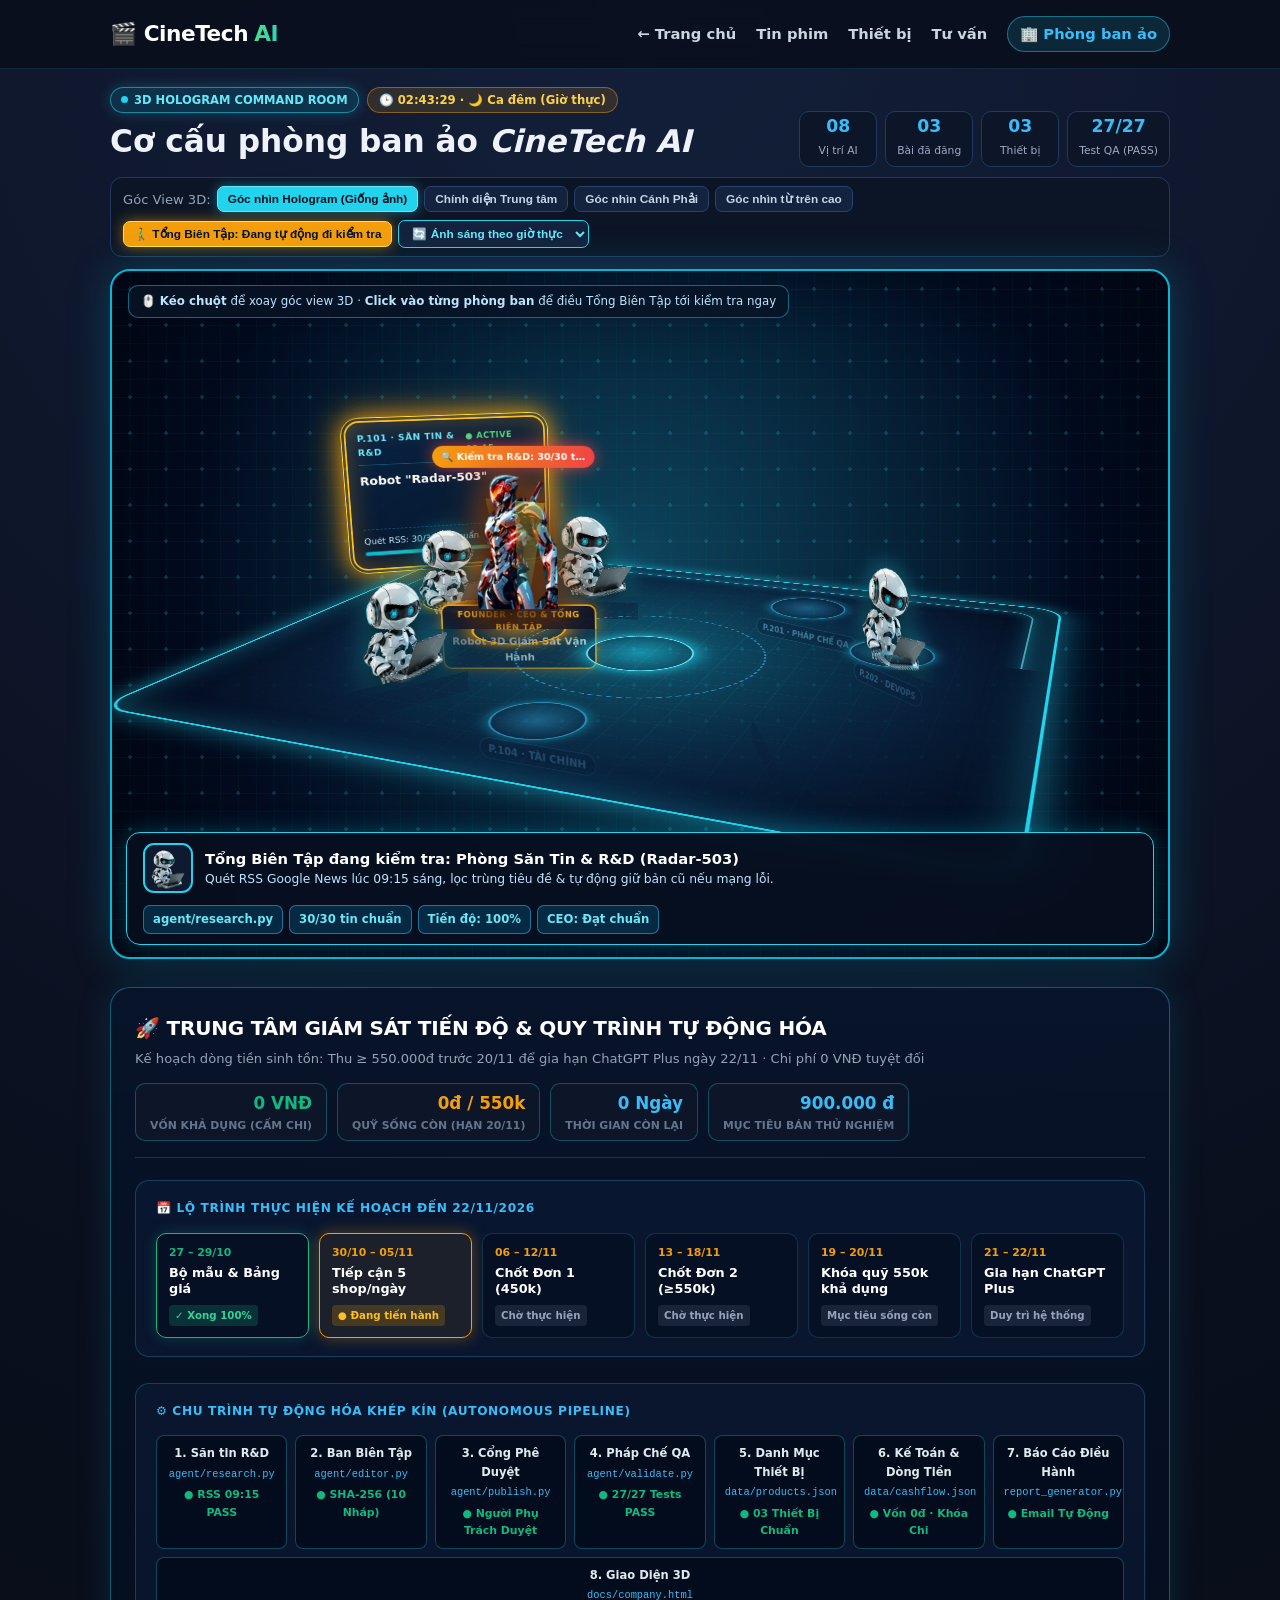
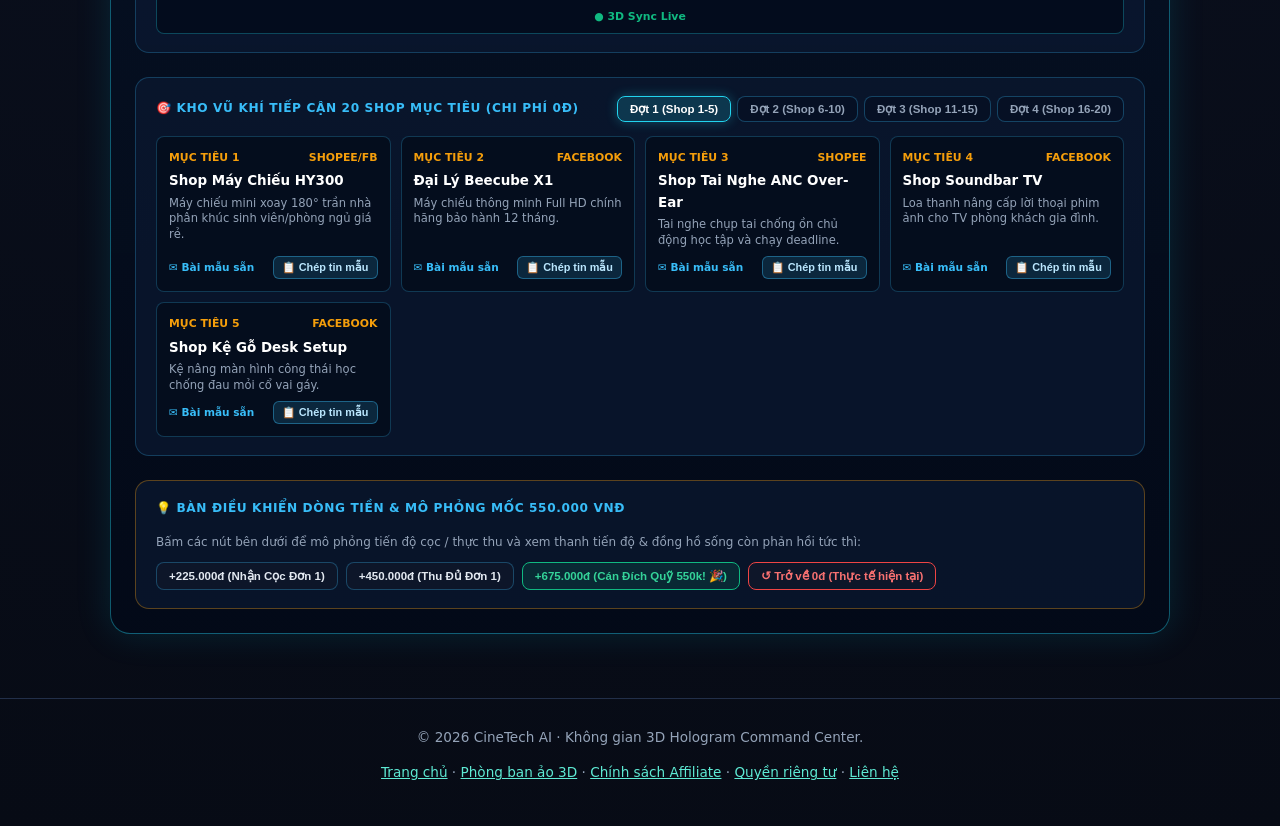
==== docs/company.html @ a9a2b7b9 "Add virtual corporate structure interface and navigation links" ====
<!doctype html>
<html lang="vi">
<head>
  <meta charset="utf-8">
  <meta name="viewport" content="width=device-width,initial-scale=1">
  <meta name="description" content="Không gian 3D Hologram Command Center của CineTech AI — Dàn Robot 3D ngồi làm việc trước các màn hình Hologram và Tổng Biên Tập đi tuần tra.">
  <title>Không gian 3D Hologram — CineTech AI Corp</title>
  <link rel="stylesheet" href="style.css">
  <style>
    /* THANH TIÊU ĐỀ & ĐỒNG HỒ THỜI GIAN THỰC */
    .office-top {
      padding: 18px 0 10px;
      display: flex;
      justify-content: space-between;
      align-items: flex-end;
      gap: 14px;
      flex-wrap: wrap;
    }
    .office-top h1 {
      font-size: clamp(1.35rem, 2.8vw, 1.95rem);
      margin: 4px 0 0;
    }
    .badge-row {
      display: flex;
      align-items: center;
      gap: 8px;
      flex-wrap: wrap;
    }
    .badge-live {
      background: rgba(6, 182, 212, 0.16);
      border: 1px solid rgba(34, 211, 238, 0.55);
      color: #67e8f9;
      padding: 3px 10px;
      border-radius: 999px;
      font-size: 0.72rem;
      font-weight: 700;
      display: inline-flex;
      align-items: center;
      gap: 6px;
      box-shadow: 0 0 14px rgba(34, 211, 238, 0.25);
    }
    .badge-clock {
      background: rgba(245, 158, 11, 0.14);
      border: 1px solid rgba(245, 158, 11, 0.45);
      color: #fcd34d;
      padding: 3px 11px;
      border-radius: 999px;
      font-size: 0.73rem;
      font-weight: 700;
      font-variant-numeric: tabular-nums;
    }
    .pulse-dot {
      width: 7px;
      height: 7px;
      border-radius: 50%;
      background: #22d3ee;
      display: inline-block;
      animation: pulseGlow 1.4s infinite ease-in-out;
    }
    @keyframes pulseGlow {
      0%, 100% { transform: scale(1); opacity: 1; box-shadow: 0 0 8px #22d3ee; }
      50% { transform: scale(1.3); opacity: 0.65; }
    }
    .hud-stats {
      display: flex;
      gap: 8px;
      flex-wrap: wrap;
    }
    .hud-pill {
      background: #0d1629;
      border: 1px solid #1e3a5f;
      border-radius: 10px;
      padding: 5px 11px;
      text-align: center;
      min-width: 78px;
    }
    .hud-pill strong {
      display: block;
      font-size: 1.08rem;
      color: #38bdf8;
      line-height: 1.1;
    }
    .hud-pill span {
      font-size: 0.67rem;
      color: #9eabc4;
    }

    /* THANH CÔNG CỤ ĐIỀU KHIỂN CAMERA 3D & TUẦN TRA CỦA TỔNG BIÊN TẬP */
    .cam-toolbar {
      display: flex;
      justify-content: space-between;
      align-items: center;
      gap: 8px;
      flex-wrap: wrap;
      background: #0c1526;
      border: 1px solid #1e3a5f;
      border-radius: 12px;
      padding: 8px 12px;
      margin-bottom: 12px;
    }
    .cam-group {
      display: flex;
      align-items: center;
      gap: 6px;
      flex-wrap: wrap;
    }
    .cam-btn {
      background: #13223d;
      color: #c5d5e8;
      border: 1px solid #264370;
      padding: 5px 10px;
      border-radius: 7px;
      font-size: 0.74rem;
      font-weight: 600;
      cursor: pointer;
      transition: all 0.18s ease;
    }
    .cam-btn.active, .cam-btn:hover {
      background: #22d3ee;
      color: #04101e;
      border-color: #67e8f9;
      box-shadow: 0 0 12px rgba(34, 211, 238, 0.45);
    }
    .cam-btn.patrol-btn.active {
      background: #f59e0b;
      color: #081322;
      border-color: #fde047;
      box-shadow: 0 0 14px rgba(245, 158, 11, 0.55);
    }
    .light-select {
      background: #13223d;
      color: #67e8f9;
      border: 1px solid #22d3ee;
      padding: 5px 9px;
      border-radius: 7px;
      font-size: 0.74rem;
      font-weight: 700;
      cursor: pointer;
    }

    /* ================================================================= */
    /* KHUNG CẢNH 3D HOLOGRAM COMMAND CENTER                             */
    /* ================================================================= */
    .holo-viewport {
      position: relative;
      width: 100%;
      height: 690px;
      border-radius: 20px;
      border: 2px solid #22d3ee;
      overflow: hidden;
      perspective: 1180px;
      user-select: none;
      cursor: grab;
      box-shadow:
        0 0 40px rgba(6, 182, 212, 0.25),
        inset 0 0 90px rgba(2, 8, 23, 0.88);
      transition: background 1.2s ease, border-color 1.2s ease;
      background:
        radial-gradient(circle at 50% 42%, rgba(14, 165, 233, 0.25) 0%, rgba(3, 18, 42, 0.94) 65%, #020617 100%);
    }
    .holo-viewport:active {
      cursor: grabbing;
    }

    /* Thay đổi sắc độ môi trường 3D theo thời gian thực */
    .holo-viewport[data-phase="morning"] {
      background: radial-gradient(circle at 50% 35%, rgba(56, 189, 248, 0.38) 0%, rgba(12, 45, 82, 0.92) 65%, #06152d 100%);
      border-color: #38bdf8;
    }
    .holo-viewport[data-phase="afternoon"] {
      background: radial-gradient(circle at 50% 38%, rgba(34, 211, 238, 0.34) 0%, rgba(8, 35, 68, 0.93) 65%, #041022 100%);
      border-color: #22d3ee;
    }
    .holo-viewport[data-phase="dusk"] {
      background: radial-gradient(circle at 50% 40%, rgba(245, 158, 11, 0.25) 0%, rgba(20, 24, 62, 0.94) 65%, #050816 100%);
      border-color: #f59e0b;
    }
    .holo-viewport[data-phase="night"] {
      background: radial-gradient(circle at 50% 42%, rgba(6, 182, 212, 0.28) 0%, rgba(2, 12, 32, 0.96) 65%, #01040d 100%);
      border-color: #06b6d4;
    }

    /* Các ô vuông dữ liệu số lơ lửng trên phông nền (Digital Matrix Pixels) */
    .matrix-backdrop {
      position: absolute;
      inset: 0;
      background-image:
        radial-gradient(rgba(34, 211, 238, 0.24) 2px, transparent 2px),
        linear-gradient(90deg, rgba(16, 185, 129, 0.06) 1px, transparent 1px),
        linear-gradient(rgba(34, 211, 238, 0.06) 1px, transparent 1px);
      background-size: 36px 36px, 18px 18px, 18px 18px;
      opacity: 0.75;
      pointer-events: none;
    }

    /* SÂN KHẤU 3D CÓ THỂ XOAY MỌI GÓC VIEW */
    .world-3d {
      position: absolute;
      left: 50%;
      top: 56%;
      width: 0;
      height: 0;
      transform-style: preserve-3d;
      transform: translateZ(-70px) rotateX(-17deg) rotateY(-22deg);
      transition: transform 0.65s cubic-bezier(0.22, 1, 0.36, 1);
    }
    .world-3d.dragging {
      transition: none;
    }

    /* SÀN HOLOGRAM PHÁT SÁNG PHẢN CHIẾU */
    .holo-floor {
      position: absolute;
      width: 860px;
      height: 700px;
      left: -430px;
      top: -350px;
      transform: rotateX(90deg);
      transform-style: preserve-3d;
      background:
        radial-gradient(circle at 50% 50%, rgba(34, 211, 238, 0.22) 0%, rgba(8, 28, 56, 0.85) 62%, rgba(2, 8, 23, 0.95) 100%),
        repeating-linear-gradient(0deg, rgba(34, 211, 238, 0.14) 0 1px, transparent 1px 40px),
        repeating-linear-gradient(90deg, rgba(34, 211, 238, 0.14) 0 1px, transparent 1px 40px);
      border: 3px solid #22d3ee;
      border-radius: 36px;
      box-shadow:
        0 0 45px rgba(34, 211, 238, 0.55),
        inset 0 0 55px rgba(34, 211, 238, 0.35);
    }
    .holo-floor::before {
      content: "";
      position: absolute;
      inset: 28px;
      border: 2px solid rgba(103, 232, 249, 0.65);
      border-radius: 26px;
      box-shadow: 0 0 25px rgba(34, 211, 238, 0.45), inset 0 0 25px rgba(34, 211, 238, 0.25);
    }
    .floor-hub-ring {
      position: absolute;
      width: 280px;
      height: 280px;
      left: 50%;
      top: 50%;
      margin-left: -140px;
      margin-top: -140px;
      border: 2px dashed rgba(56, 189, 248, 0.65);
      border-radius: 50%;
      animation: spinFloorRing 24s infinite linear;
      display: flex;
      align-items: center;
      justify-content: center;
    }
    .floor-hub-core {
      width: 120px;
      height: 120px;
      border-radius: 50%;
      background: radial-gradient(circle, rgba(34, 211, 238, 0.45), transparent 70%);
      border: 2px solid #67e8f9;
      box-shadow: 0 0 30px #22d3ee;
    }
    @keyframes spinFloorRing {
      from { transform: rotate(0deg); }
      to { transform: rotate(360deg); }
    }

    /* ================================================================= */
    /* CÁC TRẠM PHÒNG BAN 3D: CHỈ HIỆN MÀN HÌNH KHI ROBOT CEO ĐẾN GẦN    */
    /* ================================================================= */
    .holo-screen {
      position: absolute;
      width: 245px;
      height: 185px;
      left: -122px;
      top: -235px;
      transform-style: preserve-3d;
      /* Mặc định ẩn khung màn hình Hologram, chỉ để lại Robot 3D ngồi làm việc */
      background: transparent;
      border: 2px solid transparent;
      border-radius: 18px;
      padding: 11px 13px;
      cursor: pointer;
      box-shadow: none;
      transition: background 0.35s ease, box-shadow 0.35s ease, border-color 0.35s ease;
    }
    .holo-screen::before {
      content: "";
      position: absolute;
      inset: -6px;
      border: 1.5px solid rgba(103, 232, 249, 0.65);
      border-radius: 22px;
      pointer-events: none;
      box-shadow: 0 0 18px rgba(34, 211, 238, 0.45);
      opacity: 0;
      transform: scale(0.85);
      transition: opacity 0.35s ease, transform 0.35s cubic-bezier(0.22, 1, 0.36, 1);
    }

    /* Khối nội dung nhiệm vụ & tiến độ: Ẩn hoàn toàn khi CEO chưa tới */
    .scr-head,
    .scr-name,
    .scr-role,
    .scr-hud {
      opacity: 0;
      transform: translateY(16px) scale(0.88);
      pointer-events: none;
      transition: opacity 0.35s ease, transform 0.4s cubic-bezier(0.22, 1, 0.36, 1);
    }

    /* Nhãn tên phòng nhỏ gọn dưới chân Robot khi CEO chưa tới */
    .idle-dept-tag {
      position: absolute;
      left: 50%;
      bottom: -82px;
      transform: translateX(-50%) translateZ(50px);
      background: rgba(8, 22, 44, 0.85);
      border: 1px solid rgba(56, 189, 248, 0.45);
      color: #7dd3fc;
      font-size: 0.64rem;
      font-weight: 800;
      padding: 2px 9px;
      border-radius: 999px;
      white-space: nowrap;
      transition: opacity 0.25s ease;
      pointer-events: none;
    }

    /* ROBOT 3D NGỒI GÕ LAPTOP LUÔN HIỂN THỊ TẠI CÁC PHÒNG BAN */
    .worker-3d-fig {
      position: absolute;
      width: 124px;
      height: 120px;
      left: 50%;
      bottom: -58px;
      margin-left: -62px;
      transform: translateZ(46px);
      transform-style: preserve-3d;
      pointer-events: none;
    }
    .worker-3d-fig img {
      width: 100%;
      height: 100%;
      object-fit: contain;
      display: block;
      filter: drop-shadow(0 10px 14px rgba(0, 0, 0, 0.85)) drop-shadow(0 0 12px rgba(34, 211, 238, 0.55));
      animation: workerTyping3D 1.8s infinite ease-in-out;
    }
    .worker-3d-pad {
      position: absolute;
      width: 90px;
      height: 90px;
      left: 50%;
      bottom: -24px;
      margin-left: -45px;
      transform: rotateX(90deg);
      border-radius: 50%;
      border: 2px solid rgba(56, 189, 248, 0.65);
      background: radial-gradient(circle, rgba(56, 189, 248, 0.35) 0%, transparent 72%);
      box-shadow: 0 0 16px rgba(34, 211, 238, 0.5);
      transition: all 0.35s ease;
    }
    @keyframes workerTyping3D {
      0%, 100% { transform: translateY(0px) scale(1); }
      50% { transform: translateY(-5px) scale(1.03); }
    }

    /* KHI ROBOT CEO ĐI ĐẾN PHÒNG BAN: BẬT SÁNG HOLOGRAM NHIỆM VỤ & TIẾN ĐỘ */
    .holo-screen.inspecting {
      background: linear-gradient(160deg, rgba(8, 35, 68, 0.92) 0%, rgba(4, 18, 38, 0.96) 100%);
      border-color: #fbbf24;
      box-shadow:
        0 0 45px rgba(245, 158, 11, 0.78),
        inset 0 0 35px rgba(245, 158, 11, 0.32);
    }
    .holo-screen.inspecting::before {
      opacity: 1;
      transform: scale(1);
      border-color: #fde047;
      box-shadow: 0 0 26px rgba(245, 158, 11, 0.65);
    }
    .holo-screen.inspecting .scr-head,
    .holo-screen.inspecting .scr-name,
    .holo-screen.inspecting .scr-role,
    .holo-screen.inspecting .scr-hud {
      opacity: 1;
      transform: translateY(0) scale(1);
    }
    .holo-screen.inspecting .idle-dept-tag {
      opacity: 0;
    }
    .holo-screen.inspecting .worker-3d-pad {
      border-color: #fbbf24;
      background: radial-gradient(circle, rgba(245, 158, 11, 0.6) 0%, transparent 72%);
      box-shadow: 0 0 26px #f59e0b;
    }

    /* Bố cục nội dung dữ liệu trên màn hình Hologram phía sau Robot */
    .scr-head {
      display: flex;
      justify-content: space-between;
      align-items: center;
      border-bottom: 1px solid rgba(34, 211, 238, 0.35);
      padding-bottom: 5px;
      margin-bottom: 7px;
      font-size: 0.68rem;
      font-weight: 800;
      color: #67e8f9;
      letter-spacing: 0.05em;
    }
    .scr-status {
      color: #4ade80;
      font-size: 0.64rem;
    }
    .scr-title-block {
      display: flex;
      justify-content: space-between;
      align-items: baseline;
      gap: 6px;
    }
    .scr-name {
      font-size: 0.92rem;
      font-weight: 800;
      color: #ffffff;
    }
    .scr-role {
      font-size: 0.69rem;
      color: #93c5fd;
      margin: 2px 0 5px;
    }
    .scr-code {
      display: inline-block;
      background: rgba(2, 132, 199, 0.25);
      border: 1px solid rgba(56, 189, 248, 0.45);
      color: #e0f2fe;
      font-size: 0.66rem;
      padding: 1px 6px;
      border-radius: 5px;
      font-family: monospace;
    }

    .scr-hud {
      margin-top: 8px;
      padding-top: 6px;
      border-top: 1px dashed rgba(56, 189, 248, 0.3);
    }
    .scr-bar-row {
      display: flex;
      justify-content: space-between;
      font-size: 0.67rem;
      color: #bae6fd;
      margin-bottom: 4px;
    }
    .scr-bar {
      height: 6px;
      background: rgba(2, 8, 23, 0.85);
      border: 1px solid rgba(56, 189, 248, 0.45);
      border-radius: 999px;
      overflow: hidden;
    }
    .scr-fill {
      height: 100%;
      background: linear-gradient(90deg, #06b6d4, #4ade80);
      box-shadow: 0 0 10px #22d3ee;
    }
    .holo-telemetry {
      display: flex;
      gap: 4px;
      margin-top: 6px;
      align-items: flex-end;
      height: 12px;
    }
    .tele-bar {
      flex: 1;
      background: rgba(34, 211, 238, 0.55);
      border-radius: 2px;
      animation: telePulse 1.5s infinite alternate ease-in-out;
    }
    .tele-bar:nth-child(2n) { animation-duration: 1.1s; background: rgba(56, 189, 248, 0.8); }
    .tele-bar:nth-child(3n) { animation-duration: 1.9s; background: rgba(16, 185, 129, 0.75); }
    @keyframes telePulse {
      0% { height: 25%; }
      100% { height: 100%; }
    }

    /* ================================================================= */
    /* ROBOT TỔNG BIÊN TẬP DI CHUYỂN TUẦN TRA GIỮA SÀN 3D                */
    /* ================================================================= */
    .ceo-inspector-3d {
      position: absolute;
      left: 0;
      top: 0;
      width: 0;
      height: 0;
      transform-style: preserve-3d;
      transform: translate3d(0px, 0px, 40px);
      transition: transform 1.6s cubic-bezier(0.25, 1, 0.35, 1);
      pointer-events: none;
    }

    .ceo-foot-ring {
      position: absolute;
      width: 112px;
      height: 112px;
      left: -56px;
      top: -56px;
      transform: rotateX(90deg);
      border: 3px solid #f59e0b;
      border-radius: 50%;
      background: radial-gradient(circle, rgba(245, 158, 11, 0.45) 0%, transparent 72%);
      box-shadow: 0 0 30px #f59e0b;
      animation: ceoRingPulse 1.6s infinite alternate ease-in-out;
    }
    @keyframes ceoRingPulse {
      0% { transform: rotateX(90deg) scale(0.9); opacity: 0.75; }
      100% { transform: rotateX(90deg) scale(1.12); opacity: 1; }
    }

    .ceo-scan-cone {
      position: absolute;
      width: 96px;
      height: 150px;
      left: -48px;
      top: -155px;
      background: linear-gradient(180deg, rgba(251, 191, 36, 0.42) 0%, rgba(34, 211, 238, 0.18) 65%, transparent 100%);
      clip-path: polygon(10% 0%, 90% 0%, 58% 100%, 42% 100%);
      transform-origin: bottom center;
      animation: scanSweep 2s infinite alternate ease-in-out;
      pointer-events: none;
    }
    @keyframes scanSweep {
      0% { opacity: 0.55; transform: scaleX(0.92); }
      100% { opacity: 0.95; transform: scaleX(1.12); }
    }

    .ceo-stand-card {
      position: absolute;
      width: 184px;
      left: -92px;
      top: -218px;
      transform-style: preserve-3d;
      text-align: center;
      animation: ceoHoverWalk 1.4s infinite ease-in-out;
    }
    @keyframes ceoHoverWalk {
      0%, 100% { transform: translateY(0px); }
      50% { transform: translateY(-7px); }
    }
    .ceo-speech {
      background: linear-gradient(90deg, #f59e0b, #ef4444);
      color: #ffffff;
      font-size: 0.68rem;
      font-weight: 900;
      padding: 4px 10px;
      border-radius: 999px;
      white-space: nowrap;
      overflow: hidden;
      text-overflow: ellipsis;
      box-shadow: 0 0 18px rgba(239, 68, 68, 0.75);
      margin-bottom: 4px;
    }
    .ceo-avatar-wrap {
      width: 118px;
      height: 164px;
      margin: 0 auto;
      position: relative;
    }
    .ceo-avatar-wrap img {
      width: 100%;
      height: 100%;
      object-fit: contain;
      object-position: bottom center;
      display: block;
      filter: drop-shadow(0 12px 16px rgba(0, 0, 0, 0.9)) drop-shadow(0 0 18px rgba(249, 115, 22, 0.85));
      animation: ceoInspectPose 2.2s infinite ease-in-out;
    }
    @keyframes ceoInspectPose {
      0%, 100% { transform: rotate(-2deg) scale(1); }
      50% { transform: rotate(2deg) scale(1.04); }
    }
    .ceo-badge-plate {
      background: rgba(12, 20, 38, 0.94);
      border: 2px solid #f59e0b;
      border-radius: 10px;
      padding: 3px 8px;
      margin-top: -6px;
      box-shadow: 0 0 18px rgba(245, 158, 11, 0.5);
    }
    .ceo-title-tag {
      font-size: 0.62rem;
      font-weight: 900;
      color: #fbbf24;
      letter-spacing: 0.05em;
    }
    .ceo-name-tag {
      font-size: 0.76rem;
      font-weight: 800;
      color: #ffffff;
    }

    .view-overlay-badge {
      position: absolute;
      top: 14px;
      left: 16px;
      background: rgba(8, 20, 38, 0.82);
      border: 1px solid rgba(34, 211, 238, 0.45);
      color: #bae6fd;
      padding: 6px 12px;
      border-radius: 10px;
      font-size: 0.74rem;
      pointer-events: none;
      backdrop-filter: blur(6px);
      z-index: 10;
    }

    /* THANH INSPECTOR DƯỚI ĐÁY VIEWPORT */
    .inspector-bar {
      position: absolute;
      left: 14px;
      right: 14px;
      bottom: 12px;
      background: rgba(7, 16, 32, 0.92);
      backdrop-filter: blur(8px);
      border: 1px solid #22d3ee;
      border-radius: 14px;
      padding: 10px 16px;
      display: flex;
      align-items: center;
      justify-content: space-between;
      gap: 12px;
      flex-wrap: wrap;
      z-index: 10;
      box-shadow: 0 0 24px rgba(6, 182, 212, 0.3);
    }
    .insp-left {
      display: flex;
      align-items: center;
      gap: 12px;
    }
    .insp-left img {
      width: 50px;
      height: 50px;
      border-radius: 11px;
      object-fit: contain;
      background: #0d1a30;
      border: 2px solid #22d3ee;
      padding: 2px;
    }
    .insp-title {
      font-weight: 800;
      color: #ffffff;
      font-size: 0.92rem;
    }
    .insp-desc {
      font-size: 0.77rem;
      color: #bae6fd;
    }
    .insp-chips {
      display: flex;
      gap: 6px;
      flex-wrap: wrap;
    }
    .insp-chip {
      background: rgba(14, 165, 233, 0.18);
      border: 1px solid rgba(56, 189, 248, 0.5);
      color: #67e8f9;
      font-size: 0.73rem;
      font-weight: 700;
      padding: 4px 9px;
      border-radius: 7px;
    }

    @media (max-width: 760px) {
      .holo-viewport { height: 580px; }
      .timeline-track { flex-direction: column; gap: 14px; }
      .pipeline-strip { flex-direction: column; }
    }

    /* ================================================================= */
    /* DASHBOARD TRỰC QUAN: QUY TRÌNH TỰ ĐỘNG & TIẾN ĐỘ SINH TỒN ĐẾN 22/11*/
    /* ================================================================= */
    .exec-dashboard {
      margin-top: 28px;
      background: linear-gradient(180deg, rgba(8, 20, 42, 0.88) 0%, rgba(3, 10, 24, 0.95) 100%);
      border: 1.5px solid rgba(34, 211, 238, 0.4);
      border-radius: 20px;
      padding: 24px;
      box-shadow: 0 0 35px rgba(6, 182, 212, 0.15);
      position: relative;
    }
    .dash-header {
      display: flex;
      justify-content: space-between;
      align-items: center;
      flex-wrap: wrap;
      gap: 14px;
      margin-bottom: 22px;
      border-bottom: 1px solid rgba(56, 189, 248, 0.2);
      padding-bottom: 16px;
    }
    .dash-title-group h2 {
      font-size: 1.25rem;
      color: #ffffff;
      margin: 0 0 4px 0;
      display: flex;
      align-items: center;
      gap: 8px;
    }
    .dash-title-group p {
      font-size: 0.82rem;
      color: #94a3b8;
      margin: 0;
    }
    .dash-kpis {
      display: flex;
      gap: 10px;
      flex-wrap: wrap;
    }
    .dash-kpi-card {
      background: rgba(15, 23, 42, 0.8);
      border: 1px solid rgba(34, 211, 238, 0.3);
      border-radius: 10px;
      padding: 6px 14px;
      text-align: right;
    }
    .dash-kpi-val {
      font-size: 1.05rem;
      font-weight: 900;
      color: #38bdf8;
    }
    .dash-kpi-val.alert { color: #f59e0b; }
    .dash-kpi-val.safe { color: #10b981; }
    .dash-kpi-lbl {
      font-size: 0.68rem;
      color: #64748b;
      text-transform: uppercase;
      font-weight: 700;
    }

    /* KHỐI 1: LỘ TRÌNH TIẾN ĐỘ 6 MỐC SỐNG CÒN */
    .timeline-box {
      margin-bottom: 26px;
      background: rgba(13, 27, 54, 0.6);
      border: 1px solid rgba(56, 189, 248, 0.25);
      border-radius: 14px;
      padding: 18px 20px;
    }
    .section-tag {
      font-size: 0.76rem;
      font-weight: 800;
      color: #38bdf8;
      text-transform: uppercase;
      letter-spacing: 0.05em;
      margin-bottom: 14px;
      display: flex;
      align-items: center;
      gap: 6px;
    }
    .timeline-track {
      display: flex;
      justify-content: space-between;
      position: relative;
      gap: 10px;
    }
    .tl-step {
      flex: 1;
      background: rgba(6, 16, 36, 0.85);
      border: 1px solid rgba(56, 189, 248, 0.2);
      border-radius: 10px;
      padding: 10px 12px;
      position: relative;
      transition: all 0.2s ease;
    }
    .tl-step.done {
      border-color: #10b981;
      box-shadow: 0 0 14px rgba(16, 185, 129, 0.25);
    }
    .tl-step.active {
      border-color: #f59e0b;
      background: rgba(245, 158, 11, 0.08);
      box-shadow: 0 0 16px rgba(245, 158, 11, 0.35);
      animation: pulseBorder 2s infinite ease-in-out;
    }
    @keyframes pulseBorder {
      0%, 100% { border-color: #f59e0b; }
      50% { border-color: #fde047; }
    }
    .tl-date {
      font-size: 0.68rem;
      font-weight: 800;
      color: #f59e0b;
      margin-bottom: 4px;
    }
    .tl-step.done .tl-date { color: #10b981; }
    .tl-title {
      font-size: 0.8rem;
      font-weight: 800;
      color: #ffffff;
      margin-bottom: 4px;
      line-height: 1.25;
    }
    .tl-badge {
      font-size: 0.64rem;
      font-weight: 800;
      padding: 2px 6px;
      border-radius: 4px;
      display: inline-block;
    }
    .tl-badge.done { background: rgba(16, 185, 129, 0.2); color: #34d399; }
    .tl-badge.act { background: rgba(245, 158, 11, 0.2); color: #fbbf24; }
    .tl-badge.pend { background: rgba(100, 116, 139, 0.2); color: #94a3b8; }

    /* KHỐI 2: QUY TRÌNH TỰ ĐỘNG HÓA 7 BƯỚC */
    .pipeline-box {
      margin-bottom: 24px;
      background: rgba(13, 27, 54, 0.6);
      border: 1px solid rgba(56, 189, 248, 0.25);
      border-radius: 14px;
      padding: 18px 20px;
    }
    .pipeline-strip {
      display: flex;
      gap: 8px;
      flex-wrap: wrap;
    }
    .pipe-node {
      flex: 1;
      min-width: 130px;
      background: rgba(4, 12, 28, 0.9);
      border: 1px solid rgba(34, 211, 238, 0.3);
      border-radius: 8px;
      padding: 8px 10px;
      text-align: center;
    }
    .pipe-name {
      font-size: 0.72rem;
      font-weight: 800;
      color: #e2e8f0;
      margin-bottom: 3px;
    }
    .pipe-tag {
      font-size: 0.65rem;
      color: #38bdf8;
      font-family: monospace;
    }
    .pipe-stat {
      font-size: 0.68rem;
      font-weight: 800;
      color: #10b981;
      margin-top: 4px;
    }

    /* KHỐI 3: DANH SÁCH 20 SHOP MỤC TIÊU (4 ĐỢT CHIẾN DỊCH) */
    .leads-box {
      background: rgba(13, 27, 54, 0.6);
      border: 1px solid rgba(56, 189, 248, 0.25);
      border-radius: 14px;
      padding: 18px 20px;
      margin-bottom: 24px;
    }
    .leads-header-row {
      display: flex;
      justify-content: space-between;
      align-items: center;
      flex-wrap: wrap;
      gap: 10px;
      margin-bottom: 14px;
    }
    .leads-tabs {
      display: flex;
      gap: 6px;
      flex-wrap: wrap;
    }
    .leads-tab-btn {
      background: rgba(6, 16, 36, 0.85);
      border: 1px solid rgba(56, 189, 248, 0.3);
      color: #94a3b8;
      font-size: 0.72rem;
      font-weight: 800;
      padding: 5px 12px;
      border-radius: 8px;
      cursor: pointer;
      transition: all 0.2s ease;
    }
    .leads-tab-btn:hover {
      color: #38bdf8;
      border-color: #38bdf8;
    }
    .leads-tab-btn.active {
      background: rgba(34, 211, 238, 0.18);
      border-color: #22d3ee;
      color: #ffffff;
      box-shadow: 0 0 12px rgba(34, 211, 238, 0.3);
    }
    .leads-grid {
      display: grid;
      grid-template-columns: repeat(auto-fit, minmax(210px, 1fr));
      gap: 10px;
    }
    .lead-card {
      background: rgba(4, 12, 28, 0.85);
      border: 1px solid rgba(56, 189, 248, 0.25);
      border-radius: 8px;
      padding: 12px;
      transition: all 0.2s ease;
      display: flex;
      flex-direction: column;
      justify-content: space-between;
    }
    .lead-card:hover {
      border-color: #22d3ee;
      transform: translateY(-2px);
    }
    .lead-head {
      display: flex;
      justify-content: space-between;
      font-size: 0.68rem;
      color: #f59e0b;
      font-weight: 800;
      margin-bottom: 4px;
    }
    .lead-title {
      font-size: 0.84rem;
      font-weight: 800;
      color: #ffffff;
      margin-bottom: 4px;
    }
    .lead-desc {
      font-size: 0.72rem;
      color: #94a3b8;
      line-height: 1.35;
      margin-bottom: 8px;
    }
    .lead-actions {
      display: flex;
      justify-content: space-between;
      align-items: center;
      gap: 6px;
      margin-top: auto;
    }
    .lead-status {
      font-size: 0.66rem;
      font-weight: 700;
      color: #38bdf8;
    }
    .copy-pitch-btn {
      background: rgba(56, 189, 248, 0.15);
      border: 1px solid rgba(56, 189, 248, 0.4);
      color: #bae6fd;
      font-size: 0.68rem;
      font-weight: 800;
      padding: 4px 8px;
      border-radius: 6px;
      cursor: pointer;
      transition: all 0.2s ease;
    }
    .copy-pitch-btn:hover {
      background: #0284c7;
      color: #ffffff;
    }

    /* KHỐI 4: TRÌNH MÔ PHỎNG DÒNG TIỀN VÀ MỤC TIÊU */
    .sim-box {
      background: rgba(13, 27, 54, 0.6);
      border: 1px solid rgba(245, 158, 11, 0.35);
      border-radius: 14px;
      padding: 18px 20px;
    }
    .sim-bar {
      display: flex;
      flex-wrap: wrap;
      gap: 8px;
      margin-top: 10px;
    }
    .sim-btn {
      background: rgba(15, 23, 42, 0.9);
      border: 1px solid rgba(56, 189, 248, 0.3);
      color: #e2e8f0;
      font-size: 0.72rem;
      font-weight: 800;
      padding: 6px 12px;
      border-radius: 8px;
      cursor: pointer;
      transition: all 0.2s ease;
    }
    .sim-btn:hover {
      border-color: #38bdf8;
      color: #38bdf8;
      background: rgba(56, 189, 248, 0.1);
    }
    .sim-btn.primary {
      border-color: #10b981;
      color: #34d399;
      background: rgba(16, 185, 129, 0.12);
    }
    .sim-btn.reset {
      border-color: #ef4444;
      color: #f87171;
    }
  </style>
</head>
<body>
  <a class="skip" href="#main">Bỏ qua điều hướng</a>
  <header>
    <div class="wrap nav">
      <a class="brand" href="./">🎬 CineTech <span>AI</span></a>
      <nav aria-label="Điều hướng chính">
        <a href="index.html">← Trang chủ</a>
        <a href="index.html#tin">Tin phim</a>
        <a href="index.html#san-pham">Thiết bị</a>
        <a href="index.html#tu-van">Tư vấn</a>
        <a href="company.html" aria-current="page" class="nav-company-btn">🏢 Phòng ban ảo</a>
      </nav>
    </div>
  </header>

  <main id="main" class="wrap">
    <div class="office-top">
      <div>
        <div class="badge-row">
          <span class="badge-live"><span class="pulse-dot"></span> 3D HOLOGRAM COMMAND ROOM</span>
          <span class="badge-clock" id="liveClockBadge">🕒 Đang đồng bộ giờ thực...</span>
        </div>
        <h1>Cơ cấu phòng ban ảo <em>CineTech AI</em></h1>
      </div>
      <div class="hud-stats" aria-label="Chỉ số vận hành">
        <div class="hud-pill"><strong id="kpi-depts">08</strong><span>Vị trí AI</span></div>
        <div class="hud-pill"><strong id="kpi-published">13</strong><span>Bài đã đăng</span></div>
        <div class="hud-pill"><strong id="kpi-products">03</strong><span>Thiết bị</span></div>
        <div class="hud-pill"><strong id="kpi-tests">27/27</strong><span>Test QA (PASS)</span></div>
      </div>
    </div>

    <!-- THANH ĐIỀU KHIỂN GÓC VIEW 3D & CHẾ ĐỘ ĐI TUẦN TRA CỦA TỔNG BIÊN TẬP -->
    <div class="cam-toolbar">
      <div class="cam-group">
        <span class="small muted">Góc View 3D:</span>
        <button type="button" class="cam-btn active" onclick="setViewAngle(-17, -22, 0.95, this)">Góc nhìn Hologram (Giống ảnh)</button>
        <button type="button" class="cam-btn" onclick="setViewAngle(-18, 0, 0.95, this)">Chính diện Trung tâm</button>
        <button type="button" class="cam-btn" onclick="setViewAngle(-17, 24, 0.95, this)">Góc nhìn Cánh Phải</button>
        <button type="button" class="cam-btn" onclick="setViewAngle(-46, 0, 0.84, this)">Góc nhìn từ trên cao</button>
      </div>

      <div class="cam-group">
        <button type="button" id="patrolBtn" class="cam-btn patrol-btn active" onclick="togglePatrol()">
          🚶‍♂️ Tổng Biên Tập: Đang tự động đi kiểm tra
        </button>
        <select id="lightModeSelect" class="light-select" onchange="onLightModeChange(this.value)" aria-label="Chế độ ánh sáng">
          <option value="auto" selected>🔄 Ánh sáng theo giờ thực</option>
          <option value="morning">🌅 Sáng sớm</option>
          <option value="afternoon">☀️ Chiều</option>
          <option value="dusk">🌇 Hoàng hôn</option>
          <option value="night">🌙 Ca đêm</option>
        </select>
      </div>
    </div>

    <!-- KHÔNG GIAN 3D HOLOGRAM CÓ THỂ XOAY GÓC VIEW & CEO ĐI TUẦN TRA -->
    <div class="holo-viewport" id="holoViewport" data-phase="afternoon">
      <div class="matrix-backdrop"></div>

      <div class="view-overlay-badge">
        🖱️ <strong>Kéo chuột</strong> để xoay góc view 3D · <strong>Click vào từng phòng ban</strong> để điều Tổng Biên Tập tới kiểm tra ngay
      </div>

      <!-- SÂN KHẤU 3D -->
      <div class="world-3d" id="world3d">

        <!-- Sàn phát sáng Hologram -->
        <div class="holo-floor">
          <div class="floor-hub-ring">
            <div class="floor-hub-core"></div>
          </div>
        </div>

        <!-- ======================================================= -->
        <!-- 6 PHÒNG BAN HOLOGRAM 3D VỚI ROBOT 3D NGỒI GÕ LAPTOP      -->
        <!-- ======================================================= -->

        <!-- 1. PHÒNG R&D (Cánh trái trước) -->
        <div class="holo-screen inspecting" id="scr-rnd"
             style="transform: translate3d(-295px, 0px, -95px) rotateY(38deg);"
             onclick="sendCeoTo(0)">
          <div class="scr-head"><span>P.101 · SĂN TIN & R&D</span><span class="scr-status">● ACTIVE 09:15</span></div>
          <div class="scr-name">Robot "Radar-503"</div>
          <div class="scr-role">Trưởng phòng Thu thập Dữ liệu · <span class="scr-code">research.py</span></div>
          <div class="scr-hud">
            <div class="scr-bar-row"><span>Quét RSS: 30/30 tin chuẩn</span><strong>100%</strong></div>
            <div class="scr-bar"><div class="scr-fill" style="width:100%"></div></div>
            <div class="holo-telemetry"><div class="tele-bar"></div><div class="tele-bar"></div><div class="tele-bar"></div><div class="tele-bar"></div><div class="tele-bar"></div><div class="tele-bar"></div></div>
          </div>
          <!-- Robot 3D ngồi gõ laptop nổi phía trước màn hình -->
          <div class="worker-3d-fig">
            <div class="worker-3d-pad"></div>
            <img src="assets/robot-worker.png" alt="Robot 3D làm việc tại Phòng R&D">
          </div>
          <span class="idle-dept-tag">P.101 · R&D</span>
        </div>

        <!-- 2. BAN BIÊN TẬP (Trái trung tâm) -->
        <div class="holo-screen" id="scr-editor"
             style="transform: translate3d(-155px, 0px, -235px) rotateY(16deg);"
             onclick="sendCeoTo(1)">
          <div class="scr-head"><span>P.102 · BAN BIÊN TẬP</span><span class="scr-status">● DRAFTING</span></div>
          <div class="scr-name">Robot "Neuro-Editor"</div>
          <div class="scr-role">Thư ký Tòa soạn & Nháp · <span class="scr-code">editor.py</span></div>
          <div class="scr-hud">
            <div class="scr-bar-row"><span>10 nháp + 3 bài biên tập</span><strong>75%</strong></div>
            <div class="scr-bar"><div class="scr-fill" style="width:75%"></div></div>
            <div class="holo-telemetry"><div class="tele-bar"></div><div class="tele-bar"></div><div class="tele-bar"></div><div class="tele-bar"></div><div class="tele-bar"></div><div class="tele-bar"></div></div>
          </div>
          <div class="worker-3d-fig">
            <div class="worker-3d-pad"></div>
            <img src="assets/robot-worker.png" alt="Robot 3D làm việc tại Ban Biên Tập">
          </div>
          <span class="idle-dept-tag">P.102 · BIÊN TẬP</span>
        </div>

        <!-- 3. PHÒNG PHÁP CHẾ & QA (Phải trung tâm) -->
        <div class="holo-screen" id="scr-qa"
             style="transform: translate3d(155px, 0px, -235px) rotateY(-16deg);"
             onclick="sendCeoTo(2)">
          <div class="scr-head"><span>P.201 · PHÁP CHẾ & QA</span><span class="scr-status">● 20/20 PASS</span></div>
          <div class="scr-name">Robot "Cyber-Guard"</div>
          <div class="scr-role">Giám đốc Kiểm toán & Bảo mật · <span class="scr-code">validate.py</span></div>
          <div class="scr-hud">
            <div class="scr-bar-row"><span>Chống XSS & kiểm chữ ký</span><strong>100%</strong></div>
            <div class="scr-bar"><div class="scr-fill" style="width:100%"></div></div>
            <div class="holo-telemetry"><div class="tele-bar"></div><div class="tele-bar"></div><div class="tele-bar"></div><div class="tele-bar"></div><div class="tele-bar"></div><div class="tele-bar"></div></div>
          </div>
          <div class="worker-3d-fig">
            <div class="worker-3d-pad"></div>
            <img src="assets/robot-worker.png" alt="Robot 3D làm việc tại Phòng Pháp Chế QA">
          </div>
          <span class="idle-dept-tag">P.201 · PHÁP CHẾ QA</span>
        </div>

        <!-- 4. PHÒNG HẠ TẦNG DEVOPS (Cánh phải trước) -->
        <div class="holo-screen" id="scr-devops"
             style="transform: translate3d(295px, 0px, -95px) rotateY(-38deg);"
             onclick="sendCeoTo(3)">
          <div class="scr-head"><span>P.202 · HẠ TẦNG DEVOPS</span><span class="scr-status">● CI/CD GREEN</span></div>
          <div class="scr-name">Robot "Cron-Ops"</div>
          <div class="scr-role">Kỹ sư trưởng Tự động hóa · <span class="scr-code">workflows/</span></div>
          <div class="scr-hud">
            <div class="scr-bar-row"><span>Actions 09:15 & Pages xanh</span><strong>90%</strong></div>
            <div class="scr-bar"><div class="scr-fill" style="width:90%"></div></div>
            <div class="holo-telemetry"><div class="tele-bar"></div><div class="tele-bar"></div><div class="tele-bar"></div><div class="tele-bar"></div><div class="tele-bar"></div><div class="tele-bar"></div></div>
          </div>
          <div class="worker-3d-fig">
            <div class="worker-3d-pad"></div>
            <img src="assets/robot-worker.png" alt="Robot 3D làm việc tại Phòng DevOps">
          </div>
          <span class="idle-dept-tag">P.202 · DEVOPS</span>
        </div>

        <!-- 5. PHÒNG THIẾT BỊ & AFFILIATE (Góc phải nam) -->
        <div class="holo-screen" id="scr-biz"
             style="transform: translate3d(235px, 0px, 145px) rotateY(-62deg);"
             onclick="sendCeoTo(4)">
          <div class="scr-head"><span>P.103 · THIẾT BỊ & DEAL</span><span class="scr-status">● 03 VERIFIED</span></div>
          <div class="scr-name">Robot "Sonic-Gear"</div>
          <div class="scr-role">Giám đốc Thiết bị & Affiliate · <span class="scr-code">chooser.js</span></div>
          <div class="scr-hud">
            <div class="scr-bar-row"><span id="biz-progress-text">Sony · BenQ · Sonos</span><strong>60%</strong></div>
            <div class="scr-bar"><div class="scr-fill" style="width:60%"></div></div>
            <div class="holo-telemetry"><div class="tele-bar"></div><div class="tele-bar"></div><div class="tele-bar"></div><div class="tele-bar"></div><div class="tele-bar"></div><div class="tele-bar"></div></div>
          </div>
          <div class="worker-3d-fig">
            <div class="worker-3d-pad"></div>
            <img src="assets/robot-worker.png" alt="Robot 3D làm việc tại Phòng Thiết Bị">
          </div>
          <span class="idle-dept-tag">P.103 · THIẾT BỊ</span>
        </div>

        <!-- 6. PHÒNG KẾ TOÁN & TÀI CHÍNH (Chính diện trung tâm) -->
        <div class="holo-screen" id="scr-finance"
             style="transform: translate3d(0px, 0px, 205px) rotateY(0deg);"
             onclick="sendCeoTo(5)">
          <div class="scr-head"><span>P.104 · TÀI CHÍNH & KẾ TOÁN</span><span class="scr-status">● VỐN 0Đ · CẤM PHÁT SINH</span></div>
          <div class="scr-name">Robot "Ledger-Fin"</div>
          <div class="scr-role">Trưởng phòng Kế toán & Dòng tiền · <span class="scr-code">data/cashflow.json</span></div>
          <div class="scr-hud">
            <div class="scr-bar-row"><span id="fin-progress-text">Vốn: 0đ (Hết vốn) · Chi: 0đ | Cần thu 550k trước 20/11</span><strong id="fin-progress-pct">0%</strong></div>
            <div class="scr-bar"><div class="scr-fill" id="fin-progress-fill" style="width:0%; background: linear-gradient(90deg, #ef4444, #10b981);"></div></div>
            <div class="holo-telemetry"><div class="tele-bar"></div><div class="tele-bar"></div><div class="tele-bar"></div><div class="tele-bar"></div><div class="tele-bar"></div><div class="tele-bar"></div></div>
          </div>
          <div class="worker-3d-fig">
            <div class="worker-3d-pad"></div>
            <img src="assets/robot-worker.png" alt="Robot 3D làm việc tại Phòng Kế Toán Tài Chính">
          </div>
          <span class="idle-dept-tag">P.104 · TÀI CHÍNH</span>
        </div>

        <!-- 7. PHÒNG GIAO DIỆN & SEO (Góc trái nam) -->
        <div class="holo-screen" id="scr-ui"
             style="transform: translate3d(-235px, 0px, 145px) rotateY(62deg);"
             onclick="sendCeoTo(6)">
          <div class="scr-head"><span>P.203 · GIAO DIỆN & SEO</span><span class="scr-status">● AUTO-THEME UI</span></div>
          <div class="scr-name">Robot "Astro-Cinema"</div>
          <div class="scr-role">Trưởng phòng UI & SEO · <span class="scr-code">ui_designer.py · app.js</span></div>
          <div class="scr-hud">
            <div class="scr-bar-row"><span>Tự động khớp Poster & UI theo nội dung phim</span><strong>100%</strong></div>
            <div class="scr-bar"><div class="scr-fill" style="width:100%"></div></div>
            <div class="holo-telemetry"><div class="tele-bar"></div><div class="tele-bar"></div><div class="tele-bar"></div><div class="tele-bar"></div><div class="tele-bar"></div><div class="tele-bar"></div></div>
          </div>
          <div class="worker-3d-fig">
            <div class="worker-3d-pad"></div>
            <img src="assets/robot-worker.png" alt="Robot 3D làm việc tại Phòng Giao Diện">
          </div>
          <span class="idle-dept-tag">P.203 · GIAO DIỆN UI</span>
        </div>

        <!-- ======================================================= -->
        <!-- NHÂN VẬT ROBOT TỔNG BIÊN TẬP ĐI TUẦN TRA TRÊN SÀN 3D     -->
        <!-- ======================================================= -->
        <div class="ceo-inspector-3d" id="ceoWalker">
          <div class="ceo-foot-ring"></div>
          <div class="ceo-scan-cone"></div>
          <div class="ceo-stand-card" id="ceoBillboard">
            <div class="ceo-speech" id="ceoSpeech">🔍 Đang kiểm tra: Phòng R&D (100%)</div>
            <div class="ceo-avatar-wrap">
              <img src="assets/robot-ceo-3d.png" alt="Robot 3D Tổng Biên Tập">
            </div>
            <div class="ceo-badge-plate">
              <div class="ceo-title-tag">FOUNDER · CEO & TỔNG BIÊN TẬP</div>
              <div class="ceo-name-tag">Robot 3D Giám Sát Vận Hành</div>
            </div>
          </div>
        </div>

      </div>

      <!-- THANH INSPECTOR DƯỚI ĐÁY -->
      <div class="inspector-bar" id="inspectorBar">
        <div class="insp-left">
          <img id="inspImg" src="assets/robot-worker.png" alt="Robot 3D làm việc tại phòng ban">
          <div>
            <div class="insp-title" id="inspTitle">Tổng Biên Tập đang kiểm tra: Phòng Săn Tin & R&D (Radar-503)</div>
            <div class="insp-desc" id="inspDesc">Quét RSS Google News lúc 09:15 sáng, lọc trùng tiêu đề & tự động giữ bản cũ nếu mạng lỗi.</div>
          </div>
        </div>
        <div class="insp-chips" id="inspChips">
          <span class="insp-chip">agent/research.py</span>
          <span class="insp-chip">30/30 tin chuẩn</span>
          <span class="insp-chip">Tiến độ: 100%</span>
          <span class="insp-chip">CEO: Đã xác nhận OK</span>
        </div>
      </div>
    </div>

    <!-- ============================================================= -->
    <!-- BẢNG ĐIỀU HÀNH TRỰC QUAN: QUY TRÌNH TỰ ĐỘNG & TIẾN ĐỘ SINH TỒN -->
    <!-- ============================================================= -->
    <section class="exec-dashboard" aria-label="Bảng điều hành quy trình và tiến độ sinh tồn">
      <div class="dash-header">
        <div class="dash-title-group">
          <h2>🚀 TRUNG TÂM GIÁM SÁT TIẾN ĐỘ & QUY TRÌNH TỰ ĐỘNG HÓA</h2>
          <p>Kế hoạch dòng tiền sinh tồn: Thu ≥ 550.000đ trước 20/11 để gia hạn ChatGPT Plus ngày 22/11 · Chi phí 0 VNĐ tuyệt đối</p>
        </div>
        <div class="dash-kpis">
          <div class="dash-kpi-card">
            <div class="dash-kpi-val safe">0 VNĐ</div>
            <div class="dash-kpi-lbl">Vốn khả dụng (Cấm chi)</div>
          </div>
          <div class="dash-kpi-card">
            <div class="dash-kpi-val alert">0đ / 550k</div>
            <div class="dash-kpi-lbl">Quỹ sống còn (Hạn 20/11)</div>
          </div>
          <div class="dash-kpi-card">
            <div class="dash-kpi-val" id="dashCountdown">24 Ngày</div>
            <div class="dash-kpi-lbl">Thời gian còn lại</div>
          </div>
          <div class="dash-kpi-card">
            <div class="dash-kpi-val">900.000 đ</div>
            <div class="dash-kpi-lbl">Mục tiêu bán thử nghiệm</div>
          </div>
        </div>
      </div>

      <!-- 1. LỘ TRÌNH 6 MỐC TIẾN ĐỘ THỰC CHIẾN -->
      <div class="timeline-box">
        <div class="section-tag">📅 Lộ trình thực hiện kế hoạch đến 22/11/2026</div>
        <div class="timeline-track">
          <div class="tl-step done">
            <div class="tl-date">27 – 29/10</div>
            <div class="tl-title">Bộ mẫu & Bảng giá</div>
            <span class="tl-badge done">✓ Xong 100%</span>
          </div>
          <div class="tl-step active">
            <div class="tl-date">30/10 – 05/11</div>
            <div class="tl-title">Tiếp cận 5 shop/ngày</div>
            <span class="tl-badge act">● Đang tiến hành</span>
          </div>
          <div class="tl-step">
            <div class="tl-date">06 – 12/11</div>
            <div class="tl-title">Chốt Đơn 1 (450k)</div>
            <span class="tl-badge pend">Chờ thực hiện</span>
          </div>
          <div class="tl-step">
            <div class="tl-date">13 – 18/11</div>
            <div class="tl-title">Chốt Đơn 2 (≥550k)</div>
            <span class="tl-badge pend">Chờ thực hiện</span>
          </div>
          <div class="tl-step">
            <div class="tl-date">19 – 20/11</div>
            <div class="tl-title">Khóa quỹ 550k khả dụng</div>
            <span class="tl-badge pend">Mục tiêu sống còn</span>
          </div>
          <div class="tl-step">
            <div class="tl-date">21 – 22/11</div>
            <div class="tl-title">Gia hạn ChatGPT Plus</div>
            <span class="tl-badge pend">Duy trì hệ thống</span>
          </div>
        </div>
      </div>

      <!-- 2. QUY TRÌNH VẬN HÀNH TỰ ĐỘNG HÓA 7 BƯỚC -->
      <div class="pipeline-box">
        <div class="section-tag">⚙️ Chu trình tự động hóa khép kín (Autonomous Pipeline)</div>
        <div class="pipeline-strip">
          <div class="pipe-node">
            <div class="pipe-name">1. Săn tin R&D</div>
            <div class="pipe-tag">agent/research.py</div>
            <div class="pipe-stat">● RSS 09:15 PASS</div>
          </div>
          <div class="pipe-node">
            <div class="pipe-name">2. Ban Biên Tập</div>
            <div class="pipe-tag">agent/editor.py</div>
            <div class="pipe-stat">● SHA-256 (10 Nháp)</div>
          </div>
          <div class="pipe-node">
            <div class="pipe-name">3. Cổng Phê Duyệt</div>
            <div class="pipe-tag">agent/publish.py</div>
            <div class="pipe-stat">● Người Phụ Trách Duyệt</div>
          </div>
          <div class="pipe-node">
            <div class="pipe-name">4. Pháp Chế QA</div>
            <div class="pipe-tag">agent/validate.py</div>
            <div class="pipe-stat">● 27/27 Tests PASS</div>
          </div>
          <div class="pipe-node">
            <div class="pipe-name">5. Danh Mục Thiết Bị</div>
            <div class="pipe-tag">data/products.json</div>
            <div class="pipe-stat">● 03 Thiết Bị Chuẩn</div>
          </div>
          <div class="pipe-node">
            <div class="pipe-name">6. Kế Toán & Dòng Tiền</div>
            <div class="pipe-tag">data/cashflow.json</div>
            <div class="pipe-stat">● Vốn 0đ · Khóa Chi</div>
          </div>
          <div class="pipe-node">
            <div class="pipe-name">7. Báo Cáo Điều Hành</div>
            <div class="pipe-tag">report_generator.py</div>
            <div class="pipe-stat">● Email Tự Động</div>
          </div>
          <div class="pipe-node">
            <div class="pipe-name">8. Giao Diện 3D</div>
            <div class="pipe-tag">docs/company.html</div>
            <div class="pipe-stat">● 3D Sync Live</div>
          </div>
        </div>
      </div>

      <!-- 3. DANH SÁCH 20 SHOP MỤC TIÊU (4 ĐỢT CHIẾN DỊCH TIẾP CẬN) -->
      <div class="leads-box">
        <div class="leads-header-row">
          <div class="section-tag" style="margin-bottom:0;">🎯 KHO VŨ KHÍ TIẾP CẬN 20 SHOP MỤC TIÊU (CHI PHÍ 0Đ)</div>
          <div class="leads-tabs" role="tablist">
            <button type="button" class="leads-tab-btn active" onclick="switchLeadsBatch(0, this)">Đợt 1 (Shop 1-5)</button>
            <button type="button" class="leads-tab-btn" onclick="switchLeadsBatch(1, this)">Đợt 2 (Shop 6-10)</button>
            <button type="button" class="leads-tab-btn" onclick="switchLeadsBatch(2, this)">Đợt 3 (Shop 11-15)</button>
            <button type="button" class="leads-tab-btn" onclick="switchLeadsBatch(3, this)">Đợt 4 (Shop 16-20)</button>
          </div>
        </div>
        <div class="leads-grid" id="leadsGridContainer">
          <!-- Render dynamically by JS -->
        </div>
      </div>

      <!-- 4. TRÌNH MÔ PHỎNG DÒNG TIỀN & MỐC SỐNG CÒN 550.000 VNĐ -->
      <div class="sim-box">
        <div class="section-tag">💡 BÀN ĐIỀU KHIỂN DÒNG TIỀN & MÔ PHỎNG MỐC 550.000 VNĐ</div>
        <p style="font-size:0.75rem; color:#94a3b8; margin:0 0 10px 0;">Bấm các nút bên dưới để mô phỏng tiến độ cọc / thực thu và xem thanh tiến độ & đồng hồ sống còn phản hồi tức thì:</p>
        <div class="sim-bar">
          <button type="button" class="sim-btn" onclick="simulateCash(225000)">+225.000đ (Nhận Cọc Đơn 1)</button>
          <button type="button" class="sim-btn" onclick="simulateCash(450000)">+450.000đ (Thu Đủ Đơn 1)</button>
          <button type="button" class="sim-btn primary" onclick="simulateCash(675000)">+675.000đ (Cán Đích Quỹ 550k! 🎉)</button>
          <button type="button" class="sim-btn reset" onclick="resetCash()">↺ Trở về 0đ (Thực tế hiện tại)</button>
        </div>
      </div>
    </section>
  </main>

  <footer>
    <div class="wrap">
      © <span id="year"></span> CineTech AI · Không gian 3D Hologram Command Center.
      <p>
        <a href="./">Trang chủ</a> ·
        <a href="company.html">Phòng ban ảo 3D</a> ·
        <a href="affiliate.html">Chính sách Affiliate</a> ·
        <a href="quyen-rieng-tu.html">Quyền riêng tư</a> ·
        <a href="lien-he.html">Liên hệ</a>
      </p>
    </div>
  </footer>

  <script>
    document.getElementById('year').textContent = new Date().getFullYear();

    // DANH SÁCH 6 TRẠM PHÒNG BAN MÀ TỔNG BIÊN TẬP ĐI QUA KIỂM TRA
    const STATIONS = [
      {
        id: 'scr-rnd',
        x: -165,
        z: -25,
        speech: '🔍 Kiểm tra R&D: 30/30 tin chuẩn (100%)',
        title: 'Tổng Biên Tập đang kiểm tra: Phòng Săn Tin & R&D (Radar-503)',
        img: 'assets/robot-worker.png',
        desc: 'Quét RSS Google News lúc 09:15 sáng, lọc trùng tiêu đề & tự động giữ bản cũ nếu mạng lỗi.',
        tags: ['agent/research.py', '30/30 tin chuẩn', 'Tiến độ: 100%', 'CEO: Đạt chuẩn']
      },
      {
        id: 'scr-editor',
        x: -80,
        z: -115,
        speech: '🔍 Kiểm tra Biên Tập: 10 nháp + 3 bài sâu (75%)',
        title: 'Tổng Biên Tập đang kiểm tra: Ban Biên Tập Nội Dung (Neuro-Editor)',
        img: 'assets/robot-worker.png',
        desc: 'Tạo mã SHA-256 cố định cho bản nháp, giữ nguyên các bài đang biên tập trong hàng chờ 200 bài.',
        tags: ['editor.py · harness.py', '10 nháp + 3 bài sâu', 'Tiến độ: 75%', 'Chủ dự án: Đã duyệt 3 bài']
      },
      {
        id: 'scr-qa',
        x: 80,
        z: -115,
        speech: '🔍 Kiểm tra Pháp Chế QA: 20/20 Test Pass (100%)',
        title: 'Tổng Biên Tập đang kiểm tra: Phòng Pháp Chế & QA (Cyber-Guard)',
        img: 'assets/robot-worker.png',
        desc: 'Kiểm toán dữ liệu fail-closed: chặn mọi link không HTTPS, chống XSS và bắt buộc chữ ký duyệt.',
        tags: ['validate.py · tests/', '20/20 Test Pass', 'Tiến độ: 100%', 'CEO: An toàn tuyệt đối']
      },
      {
        id: 'scr-devops',
        x: 165,
        z: -25,
        speech: '🔍 Kiểm tra DevOps: Cron 09:15 & Pages Xanh (90%)',
        title: 'Tổng Biên Tập đang kiểm tra: Phòng Hạ Tầng & DevOps (Cron-Ops)',
        img: 'assets/robot-worker.png',
        desc: 'Vận hành GitHub Actions lúc 09:15 sáng, kiểm tra Pull Request tự động và giám sát lúc 09:00.',
        tags: ['.github/workflows/', 'CI/CD & Pages Xanh', 'Tiến độ: 90%', 'CEO: Đang theo dõi tuần 1']
      },
      {
        id: 'scr-biz',
        x: 125,
        z: 105,
        speech: '🔍 Kiểm tra Thiết Bị: 3 sản phẩm xác minh (60%)',
        title: 'Tổng Biên Tập đang kiểm tra: Phòng Thiết Bị & Affiliate (Sonic-Gear)',
        img: 'assets/robot-worker.png',
        desc: 'Quản lý 3 thiết bị xác minh từ hãng (Sony, BenQ, Sonos) và bộ lọc tư vấn theo ngân sách.',
        tags: ['products.json · chooser.js', 'Sony · BenQ · Sonos', 'Tiến độ: 60%', 'CEO: Chờ gắn link Affiliate']
      },
      {
        id: 'scr-finance',
        x: 0,
        z: 95,
        speech: '🔍 Kế toán: Vốn 0đ (Hết vốn) · Cấm phát sinh chi phí · Cần thu 550k trước 20/11',
        title: 'Tổng Biên Tập đang kiểm tra: Phòng Kế Toán & Quản Trị Tài Chính (Ledger-Fin)',
        img: 'assets/robot-worker.png',
        desc: 'Kỷ luật sắt: Vốn 0đ (hết vốn), nghiêm cấm phát sinh bất kỳ chi phí nào. Chỉ duy trì bằng công cụ miễn phí, dồn lực bán gói dịch vụ để thu đủ 550.000đ trước 20/11.',
        tags: ['Vốn hiện tại: 0 VNĐ (Hết vốn)', 'Chi phí phát sinh: 0 VNĐ (Khóa)', 'Cần thu: 550.000 đ', 'Hạn chót: 20/11/2026', 'Gia hạn: 22/11/2026']
      },
      {
        id: 'scr-ui',
        x: -125,
        z: 105,
        speech: '🔍 Kiểm tra Giao Diện: Tự động khớp Poster & Chủ đề theo nội dung phim (100%)',
        title: 'Tổng Biên Tập đang kiểm tra: Phòng Giao Diện & SEO (Astro-Cinema)',
        img: 'assets/robot-worker.png',
        desc: 'Tự động tìm kiếm từ khóa nội dung phim (Khoa học viễn tưởng & AI, Hành động & Bí ẩn, Liên hoan phim) để phối màu giao diện, chọn Poster chủ đề và gợi ý thiết bị giải trí phù hợp thu hút người xem.',
        tags: ['ui_designer.py · app.js', 'Tự động khớp Poster theo phim', 'Tìm kiếm & Lọc chủ đề trực tiếp', 'Tiến độ: 100%']
      }
    ];

    const world = document.getElementById('world3d');
    const viewport = document.getElementById('holoViewport');
    const ceoWalker = document.getElementById('ceoWalker');
    const ceoBillboard = document.getElementById('ceoBillboard');

    let camRotX = -17;
    let camRotY = -22;
    let camScale = 0.95;

    let currentStationIdx = 0;
    let patrolEnabled = true;
    let patrolTimer = null;

    function updateWorldCamera() {
      world.style.transform = `translateZ(-70px) scale(${camScale}) rotateX(${camRotX}deg) rotateY(${camRotY}deg)`;
      ceoBillboard.style.transform = `rotateY(${-camRotY}deg)`;
    }

    function setViewAngle(rx, ry, sc, btn) {
      camRotX = rx;
      camRotY = ry;
      camScale = sc;
      if (btn) {
        document.querySelectorAll('.cam-group:first-child .cam-btn').forEach(b => b.classList.toggle('active', b === btn));
      }
      updateWorldCamera();
    }

    function moveCeoToStation(idx) {
      currentStationIdx = idx;
      const st = STATIONS[idx];

      ceoWalker.style.transform = `translate3d(${st.x}px, 0px, ${st.z}px)`;
      document.getElementById('ceoSpeech').textContent = st.speech;

      document.querySelectorAll('.holo-screen').forEach(el => {
        el.classList.toggle('inspecting', el.id === st.id);
      });

      document.getElementById('inspImg').src = st.img;
      document.getElementById('inspTitle').textContent = st.title;
      document.getElementById('inspDesc').textContent = st.desc;

      const chipsBox = document.getElementById('inspChips');
      chipsBox.replaceChildren();
      for (const tag of st.tags) {
        const span = document.createElement('span');
        span.className = 'insp-chip';
        span.textContent = tag;
        chipsBox.append(span);
      }
    }

    function sendCeoTo(idx) {
      moveCeoToStation(idx);
      if (patrolEnabled) {
        clearInterval(patrolTimer);
        patrolTimer = setInterval(nextPatrolStep, 3600);
      }
    }

    function nextPatrolStep() {
      const nextIdx = (currentStationIdx + 1) % STATIONS.length;
      moveCeoToStation(nextIdx);
    }

    function togglePatrol() {
      patrolEnabled = !patrolEnabled;
      const btn = document.getElementById('patrolBtn');
      btn.classList.toggle('active', patrolEnabled);
      if (patrolEnabled) {
        btn.textContent = '🚶‍♂️ Tổng Biên Tập: Đang tự động đi kiểm tra';
        nextPatrolStep();
        patrolTimer = setInterval(nextPatrolStep, 3600);
      } else {
        btn.textContent = '⏸️ Tổng Biên Tập: Đang dừng tại chỗ (Click phòng để đi)';
        clearInterval(patrolTimer);
      }
    }

    // KÉO CHUỘT ĐỂ XOAY GÓC VIEW 3D TỰ DO
    let isDragging = false;
    let startX = 0;
    let startY = 0;

    viewport.addEventListener('mousedown', e => {
      if (e.target.closest('.holo-screen') || e.target.closest('.inspector-bar')) return;
      isDragging = true;
      startX = e.clientX;
      startY = e.clientY;
      world.classList.add('dragging');
    });

    window.addEventListener('mousemove', e => {
      if (!isDragging) return;
      const dx = e.clientX - startX;
      const dy = e.clientY - startY;
      startX = e.clientX;
      startY = e.clientY;
      camRotY = Math.max(-68, Math.min(68, camRotY + dx * 0.38));
      camRotX = Math.max(-55, Math.min(-4, camRotX - dy * 0.25));
      updateWorldCamera();
    });

    window.addEventListener('mouseup', () => {
      if (!isDragging) return;
      isDragging = false;
      world.classList.remove('dragging');
    });

    // ĐỒNG HỒ & ÁNH SÁNG THỜI GIAN THỰC
    let lightMode = 'auto';
    const PHASE_NAMES = {
      morning: '🌅 Sáng sớm',
      afternoon: '☀️ Ca chiều',
      dusk: '🌇 Hoàng hôn',
      night: '🌙 Ca đêm'
    };

    function detectPhase(h, m) {
      const t = h + m / 60;
      if (t >= 5.5 && t < 11) return 'morning';
      if (t >= 11 && t < 16.5) return 'afternoon';
      if (t >= 16.5 && t < 18.5) return 'dusk';
      return 'night';
    }

    function tickClock() {
      const now = new Date();
      const hh = String(now.getHours()).padStart(2, '0');
      const mm = String(now.getMinutes()).padStart(2, '0');
      const ss = String(now.getSeconds()).padStart(2, '0');
      const phase = lightMode === 'auto' ? detectPhase(now.getHours(), now.getMinutes()) : lightMode;
      viewport.setAttribute('data-phase', phase);
      document.getElementById('liveClockBadge').textContent =
        `🕒 ${hh}:${mm}:${ss} · ${PHASE_NAMES[phase]}` + (lightMode === 'auto' ? ' (Giờ thực)' : '');
    }

    function onLightModeChange(val) {
      lightMode = val;
      tickClock();
    }

    // ĐỒNG BỘ DỮ LIỆU THẬT TỪ JSON CÔNG KHAI
    async function syncLiveMetrics() {
      try {
        const pubRes = await fetch('data/published.json');
        if (pubRes.ok) {
          const pubData = await pubRes.json();
          if (Array.isArray(pubData.items)) {
            document.getElementById('kpi-published').textContent = String(pubData.items.length).padStart(2, '0');
          }
        }
      } catch {}

      try {
        const prodRes = await fetch('data/products.json');
        if (prodRes.ok) {
          const prodData = await prodRes.json();
          if (Array.isArray(prodData.products)) {
            const count = prodData.products.length;
            document.getElementById('kpi-products').textContent = String(count).padStart(2, '0');
            document.getElementById('biz-progress-text').textContent = count + ' thiết bị xác minh';
          }
        }
      } catch {}

      try {
        const finRes = await fetch('data/cashflow.json');
        if (finRes.ok) {
          const finData = await finRes.json();
          if (finData && finData.survival_milestone) {
            const m = finData.survival_milestone;
            const collected = m.current_cash_available || 0;
            const targetMin = m.minimum_cash_required || 550000;
            const pct = Math.min(100, Math.round((collected / targetMin) * 100));

            document.getElementById('fin-progress-text').textContent =
              `Vốn: 0đ (Hết vốn) · Thu: ${collected.toLocaleString('vi-VN')}đ / ${targetMin.toLocaleString('vi-VN')}đ (Hạn 20/11)`;
            document.getElementById('fin-progress-pct').textContent = `${pct}%`;
            document.getElementById('fin-progress-fill').style.width = `${pct}%`;
          }
        }
      } catch {}

      try {
        const deadlineDate = new Date('2026-11-20T23:59:59');
        const diffDays = Math.max(0, Math.ceil((deadlineDate - new Date()) / (1000 * 60 * 60 * 24)));
        const countEl = document.getElementById('dashCountdown');
        if (countEl) countEl.textContent = `${diffDays} Ngày`;
      } catch {}
    }

    // =============================================================
    // DỮ LIỆU & XỬ LÝ 20 SHOP MỤC TIÊU & MÔ PHỎNG DÒNG TIỀN
    // =============================================================
    const LEADS_DATA = [
      // ĐỢT 1: SHOP 1 - 5
      [
        {
          num: 1, channel: 'SHOPEE/FB', title: 'Shop Máy Chiếu HY300',
          desc: 'Máy chiếu mini xoay 180° trần nhà phân khúc sinh viên/phòng ngủ giá rẻ.',
          pitch: 'Chào shop! Thấy mẫu máy chiếu mini HY300 của shop rất hot. CineTech AI gửi tặng shop 1 bài viết mẫu rạp phim trần nhà: "BIẾN TRẦN NHÀ THÀNH RẠP PHIM 100 INCH CHỈ SAU 30 GIÂY NẰM GIƯỜNG!". Gói viết trọn 5 bài + 5 mô tả bên mình chỉ 450.000đ.'
        },
        {
          num: 2, channel: 'FACEBOOK', title: 'Đại Lý Beecube X1',
          desc: 'Máy chiếu thông minh Full HD chính hãng bảo hành 12 tháng.',
          pitch: 'Chào shop! Dòng Beecube của shop hình ảnh rất trong. CineTech AI gửi tặng bài viết mẫu: "RẠP CHIẾU PHIM MINI TẠI GIA — TRẢI NGHIỆM MÀN HÌNH 120 INCH FULL HD CỰC CHILL". Gói 5 bài chuẩn SEO chỉ 450.000đ.'
        },
        {
          num: 3, channel: 'SHOPEE', title: 'Shop Tai Nghe ANC Over-Ear',
          desc: 'Tai nghe chụp tai chống ồn chủ động học tập và chạy deadline.',
          pitch: 'Chào shop! Dòng tai nghe ANC của shop rất hợp dân văn phòng. CineTech AI tặng bài viết: "TẬP TRUNG TỐI ĐA TRONG MỌI KHÔNG GIAN — BẬT NHẠC LÊN VÀ TẮT HẾT TIẾNG ỒN!". Gói 5 bài viết chỉ 450.000đ.'
        },
        {
          num: 4, channel: 'FACEBOOK', title: 'Shop Soundbar TV',
          desc: 'Loa thanh nâng cấp lời thoại phim ảnh cho TV phòng khách gia đình.',
          pitch: 'Chào shop! Dòng soundbar của shop nâng cấp tiếng TV rất hay. CineTech AI tặng bài viết mẫu: "LỜI THOẠI PHIM KHÔNG RÕ RÀNG? NÂNG CẤP ÂM THANH PHÒNG KHÁCH NGAY HÔM NAY!". Gói 5 bài chỉ 450.000đ.'
        },
        {
          num: 5, channel: 'FACEBOOK', title: 'Shop Kệ Gỗ Desk Setup',
          desc: 'Kệ nâng màn hình công thái học chống đau mỏi cổ vai gáy.',
          pitch: 'Chào shop! Mẫu kệ gỗ nâng màn hình của shop decor rất đẹp. CineTech AI tặng bài viết: "GÓC LÀM VIỆC BỪA BỘN Khiến BẠN MẤT CẢM HỨNG? ĐÂY LÀ GIẢI PHÁP!". Gói 5 bài trọn gói 450.000đ.'
        }
      ],
      // ĐỢT 2: SHOP 6 - 10
      [
        {
          num: 6, channel: 'SHOPEE/FB', title: 'Shop Máy Chiếu Wanbo',
          desc: 'Máy chiếu retro phong cách rạp phim cổ điển cho phòng ngủ hiện đại.',
          pitch: 'Chào shop! Dòng Wanbo thiết kế retro của shop rất tinh tế. CineTech AI tặng shop bài viết: "MANG PHONG CÁCH RẠP PHIM CỔ ĐIỂN VÀO GÓC PHÒNG NGỦ CỦA BẠN 🎞️✨". Gói viết 5 bài chỉ 450.000đ.'
        },
        {
          num: 7, channel: 'SHOPEE/FB', title: 'Shop Đèn Treo Màn Hình',
          desc: 'Đèn treo màn hình chống chói mắt khi cày deadline ban đêm.',
          pitch: 'Chào shop! Mẫu đèn treo màn hình bảo vệ mắt rất thiết thực. Tặng shop bài viết: "CÀY DEADLINE BAN ĐÊM MÀ MẮT VẪN ÊM — TẠI SAO BẠN CẦN ĐÈN TREO MÀN HÌNH?". Gói viết 5 bài giá 450.000đ.'
        },
        {
          num: 8, channel: 'SHOPEE/FB', title: 'Shop Tai Nghe Thể Thao',
          desc: 'Tai nghe Bluetooth earhook chống nước chuẩn cho gym và chạy bộ.',
          pitch: 'Chào shop! Dòng tai nghe thể thao gài tai của shop rất chắc chắn. Tặng shop bài viết: "BỨT PHÁ MỌI GIỚI HẠN TẬP LUYỆN CÙNG ÂM NHẠC MẠNH MẼ!". Gói 5 bài viết chuyên sâu giá 450.000đ.'
        },
        {
          num: 9, channel: 'SHOPEE/FB', title: 'Shop Chuột Công Thái Học',
          desc: 'Chuột dọc chống mỏi cổ tay cho lập trình viên và kế toán.',
          pitch: 'Chào shop! Mẫu chuột công thái học dáng đứng là cứu tinh cổ tay. Tặng shop bài viết: "TẠM BIỆT NỖI LO ĐAU MỎI CỔ TAY KHI LÀM VIỆC 8 TIẾNG VỚI CHUỘT CÔNG THÁI HỌC!". Gói 5 bài 450.000đ.'
        },
        {
          num: 10, channel: 'SHOPEE/FB', title: 'Shop Thảm Da Deskpad',
          desc: 'Thảm da 2 mặt trải bàn làm việc chống nước sang trọng.',
          pitch: 'Chào shop! Mẫu thảm da lót bàn nâng tầm góc setup rất nhiều. Tặng shop bài viết mẫu: "NÂNG CẤP BÀN LÀM VIỆC CHỈ TRONG 5 GIÂY VỚI THẢM DA CAO CẤP!". Gói 5 bài trọn gói 450.000đ.'
        }
      ],
      // ĐỢT 3: SHOP 11 - 15
      [
        {
          num: 11, channel: 'SHOPEE/FB', title: 'Shop Phím Cơ Custom',
          desc: 'Bàn phím cơ gõ đầm tiếng thocky, kết nối không dây 3 chế độ.',
          pitch: 'Chào shop! Mẫu bàn phím cơ gõ đầm tay của shop rất chất. Tặng shop bài viết: "TIẾNG GÕ PHÍM THOCKY ĐẦM TAI — CẢM HỨNG LÀM VIỆC BÙNG NỔ MỖI NGÀY! ⌨️🎧". Gói 5 bài chỉ 450.000đ.'
        },
        {
          num: 12, channel: 'SHOPEE/FB', title: 'Shop Micro Livestream',
          desc: 'Micro USB Cardioid cắm nhận ngay cho streamer, giáo viên và podcast.',
          pitch: 'Chào shop! Micro thu âm USB của shop lọc âm rất tốt. Tặng shop bài viết mẫu: "NÓI CHUYỆN RÕ RÀNG, HẾT TẠP ÂM — NÂNG CẤP CHẤT LƯỢNG LIVESTREAM CHUYÊN NGHIỆP!". Gói 5 bài 450.000đ.'
        },
        {
          num: 13, channel: 'SHOPEE/FB', title: 'Shop Đèn LED Ambient RGB',
          desc: 'Đèn LED nháy theo nhạc và dán cạnh bàn tạo không gian gaming cực nghệ.',
          pitch: 'Chào shop! Dàn LED RGB nháy theo nhạc của shop decor rất đẹp. Tặng shop bài viết: "BIẾN GÓC PHÒNG ĐƠN ĐIỆU THÀNH KHÔNG GIAN CYBERPUNK CỰC NGHỆ! 🌈⚡". Gói 5 bài trọn gói 450.000đ.'
        },
        {
          num: 14, channel: 'SHOPEE/FB', title: 'Shop Arm Nâng Màn Hình',
          desc: 'Tay nâng màn hình piston trợ lực giải phóng diện tích mặt bàn.',
          pitch: 'Chào shop! Arm nâng màn hình piston của shop chỉnh rất êm. Tặng shop bài viết: "TẠI SAO 90% DÂN CÔNG NGHỆ HIỆN ĐẠI ĐỀU CHUYỂN SANG DÙNG TAY NÂNG MÀN HÌNH?". Gói 5 bài 450.000đ.'
        },
        {
          num: 15, channel: 'SHOPEE/FB', title: 'Shop Củ Sạc Nhanh GaN',
          desc: 'Củ sạc công nghệ GaN nhỏ gọn công suất lớn sạc laptop và điện thoại.',
          pitch: 'Chào shop! Củ sạc nhanh GaN nhỏ gọn của shop rất tiện. Tặng shop bài viết mẫu: "TẠM BIỆT DÀN CỦ SẠC CỒNG KỀNH — CHỈ 1 CỦ SẠC NHỎ BẰNG HỘP DIÊM CHO MỌI THIẾT BỊ! ⚡". Gói 5 bài 450.000đ.'
        }
      ],
      // ĐỢT 4: SHOP 16 - 20
      [
        {
          num: 16, channel: 'SHOPEE/FB', title: 'Shop DAC / Amply Hi-Fi',
          desc: 'Bộ giải mã âm thanh mini Hi-Res Lossless cho điện thoại và laptop.',
          pitch: 'Chào shop! Dongle DAC giải mã của shop rất được lòng anh em audiophile. Tặng shop bài viết: "MỞ KHÓA TOÀN BỘ CHI TIẾT BẢN NHẠC YÊU THÍCH VỚI GIẢI MÃ ÂM THANH HI-RES!". Gói 5 bài 450.000đ.'
        },
        {
          num: 17, channel: 'SHOPEE/FB', title: 'Shop Ghế Công Thái Học',
          desc: 'Ghế xoay đệm lưới thoáng mát chống đau mỏi lưng và cột sống.',
          pitch: 'Chào shop! Mẫu ghế ergonomic đệm lưới của shop rất êm. Tặng shop bài viết: "ĐẦU TƯ CHO CHIẾC GHẾ LÀ ĐẦU TƯ CHO CỘT SỐNG 20 NĂM TỚI! 🪑🧘‍♂️". Gói 5 bài chuyên sâu 450.000đ.'
        },
        {
          num: 18, channel: 'SHOPEE/FB', title: 'Shop Loa Bluetooth IP67',
          desc: 'Loa dã ngoại kháng nước chống va đập pin trâu cho picnic và du lịch.',
          pitch: 'Chào shop! Mẫu loa dã ngoại chống nước IP67 của shop rất bền. Tặng shop bài viết: "ÂM NHẠC KHÔNG GIỚI HẠN — CÙNG BẠN BĂNG QUA MỌI CUNG ĐƯỜNG DÃ NGOẠI! 🏕️🔊". Gói 5 bài 450.000đ.'
        },
        {
          num: 19, channel: 'SHOPEE/FB', title: 'Shop Tay Cầm Chơi Game',
          desc: 'Tay cầm không dây cần gạt từ tính Hall Effect chống trôi tuyệt đối.',
          pitch: 'Chào shop! Mẫu tay cầm cần Hall Effect chống drift của shop rất hot. Tặng shop bài viết: "CHIẾN GAME ĐỈNH CAO — CẦN GẠT TỪ TÍNH CHỐNG TRÔI TUYỆT ĐỐI! 🎮⚡". Gói 5 bài chuẩn insight 450.000đ.'
        },
        {
          num: 20, channel: 'SHOPEE/FB', title: 'Shop Sò Lạnh Gaming Phone',
          desc: 'Quạt tản nhiệt bán dẫn TEC làm lạnh siêu tốc chống tụt FPS khi chơi game.',
          pitch: 'Chào shop! Món sò lạnh tản nhiệt hạ nhiệt thần tốc của shop rất đỉnh. Tặng shop bài viết: "MÁY NÓNG TỤT FPS KHI ĐANG COMBAT? ĐÃ ĐẾN LÚC ĐÓNG BĂNG NHIỆT ĐỘ ĐIỆN THOẠI! ❄️📱". Gói 5 bài 450.000đ.'
        }
      ]
    ];

    let currentBatchIndex = 0;

    function renderLeads(batchIdx) {
      currentBatchIndex = batchIdx;
      const container = document.getElementById('leadsGridContainer');
      if (!container) return;
      const items = LEADS_DATA[batchIdx] || [];
      container.textContent = ''; // clear safely

      items.forEach((item, idx) => {
        const card = document.createElement('div');
        card.className = 'lead-card';

        const head = document.createElement('div');
        head.className = 'lead-head';
        const spNum = document.createElement('span');
        spNum.textContent = `MỤC TIÊU ${item.num}`;
        const spChan = document.createElement('span');
        spChan.textContent = item.channel;
        head.append(spNum, spChan);

        const title = document.createElement('div');
        title.className = 'lead-title';
        title.textContent = item.title;

        const desc = document.createElement('div');
        desc.className = 'lead-desc';
        desc.textContent = item.desc;

        const actions = document.createElement('div');
        actions.className = 'lead-actions';
        const st = document.createElement('div');
        st.className = 'lead-status';
        st.textContent = '✉️ Bài mẫu sẵn';

        const copyBtn = document.createElement('button');
        copyBtn.type = 'button';
        copyBtn.className = 'copy-pitch-btn';
        copyBtn.textContent = '📋 Chép tin mẫu';
        copyBtn.onclick = () => copyLeadPitch(batchIdx, idx, copyBtn);
        actions.append(st, copyBtn);

        card.append(head, title, desc, actions);
        container.appendChild(card);
      });
    }

    function switchLeadsBatch(batchIdx, btn) {
      document.querySelectorAll('.leads-tab-btn').forEach(b => b.classList.remove('active'));
      if (btn) btn.classList.add('active');
      renderLeads(batchIdx);
    }

    function copyLeadPitch(batchIdx, idx, btn) {
      const item = LEADS_DATA[batchIdx][idx];
      if (!item) return;
      if (navigator.clipboard && navigator.clipboard.writeText) {
        navigator.clipboard.writeText(item.pitch).then(() => {
          const old = btn.textContent;
          btn.textContent = '✓ Đã chép!';
          setTimeout(() => { btn.textContent = old; }, 1800);
        }).catch(() => {
          prompt('Sao chép tin nhắn chào hàng bên dưới:', item.pitch);
        });
      } else {
        prompt('Sao chép tin nhắn chào hàng bên dưới:', item.pitch);
      }
    }

    // TRÌNH MÔ PHỎNG DÒNG TIỀN
    function simulateCash(amount) {
      const targetMin = 550000;
      const pct = Math.min(100, Math.round((amount / targetMin) * 100));
      
      const kpiCard = document.querySelector('.dash-kpi-val.alert');
      if (kpiCard) {
        kpiCard.textContent = `${amount.toLocaleString('vi-VN')}đ / 550k`;
        if (amount >= targetMin) {
          kpiCard.className = 'dash-kpi-val safe';
        } else {
          kpiCard.className = 'dash-kpi-val alert';
        }
      }

      const finText = document.getElementById('fin-progress-text');
      if (finText) {
        finText.textContent = `[MÔ PHỎNG] Thu: ${amount.toLocaleString('vi-VN')}đ / ${targetMin.toLocaleString('vi-VN')}đ (${pct}%)`;
      }
      const finPct = document.getElementById('fin-progress-pct');
      if (finPct) finPct.textContent = `${pct}%`;
      const finFill = document.getElementById('fin-progress-fill');
      if (finFill) finFill.style.width = `${pct}%`;
    }

    function resetCash() {
      const kpiCard = document.querySelector('.dash-kpi-val.safe, .dash-kpi-val.alert');
      if (kpiCard) {
        kpiCard.textContent = `0đ / 550k`;
        kpiCard.className = 'dash-kpi-val alert';
      }
      syncLiveMetrics();
    }

    updateWorldCamera();
    moveCeoToStation(0);
    patrolTimer = setInterval(nextPatrolStep, 3600);
    tickClock();
    setInterval(tickClock, 1000);
    syncLiveMetrics();
    renderLeads(0);
  </script>
</body>
</html>
---- docs/style.css ----
:root {
  color-scheme: dark;
  font-family: 'Inter', system-ui, -apple-system, BlinkMacSystemFont, 'Segoe UI', Roboto, sans-serif;
  background: #0a0f1d;
  color: #edf2fc;
}

* {
  box-sizing: border-box;
}

html {
  scroll-behavior: smooth;
}

body {
  margin: 0;
  line-height: 1.6;
  background: radial-gradient(circle at 50% 0%, #131f3a 0%, #0a0f1d 55%, #070b15 100%);
  min-height: 100vh;
  transition: background 0.4s ease;
}

body[data-ui-theme="scifi"] {
  background: radial-gradient(circle at 50% 0%, #0e2a47 0%, #0a0f1d 55%, #070b15 100%);
}

body[data-ui-theme="mystery"] {
  background: radial-gradient(circle at 50% 0%, #2a1c17 0%, #0a0f1d 55%, #070b15 100%);
}

body[data-ui-theme="festival"] {
  background: radial-gradient(circle at 50% 0%, #102d2f 0%, #0a0f1d 55%, #070b15 100%);
}

a {
  color: #5eead4;
  transition: all 0.2s ease;
}

.wrap {
  width: min(1060px, 92%);
  margin: auto;
}

/* HEADER */
header {
  position: sticky;
  top: 0;
  z-index: 50;
  border-bottom: 1px solid rgba(56, 189, 248, 0.14);
  background: rgba(10, 15, 29, 0.9);
  backdrop-filter: blur(12px);
}

.nav {
  display: flex;
  justify-content: space-between;
  align-items: center;
  gap: 1rem;
  padding: 16px 0;
}

.brand {
  font-size: 1.35rem;
  font-weight: 800;
  color: #ffffff;
  text-decoration: none;
  letter-spacing: -0.02em;
  display: flex;
  align-items: center;
  gap: 6px;
}

.brand span {
  color: #4ade80;
  background: linear-gradient(90deg, #4ade80, #2dd4bf);
  -webkit-background-clip: text;
  -webkit-text-fill-color: transparent;
}

nav {
  display: flex;
  gap: 20px;
  flex-wrap: wrap;
}

nav a {
  color: #cbd5e1;
  text-decoration: none;
  font-size: 0.92rem;
  font-weight: 600;
  padding: 6px 0;
}

nav a:hover {
  color: #5eead4;
}

/* HERO SECTION GIỐNG HÌNH SỐ 3 */
.hero {
  padding: 24px 0 46px;
}

.hero-media {
  position: relative;
  border-radius: 18px;
  overflow: hidden;
  border: 1px solid rgba(94, 234, 212, 0.22);
  box-shadow: 0 20px 50px rgba(0, 0, 0, 0.65), 0 0 30px rgba(45, 212, 191, 0.1);
  background: #0d1527;
  margin-bottom: 22px;
}

.hero-img {
  width: 100%;
  max-height: 460px;
  object-fit: cover;
  display: block;
  transition: transform 0.6s ease;
}

.hero-media:hover .hero-img {
  transform: scale(1.02);
}

.hero-body h1 {
  font-size: clamp(1.85rem, 4.2vw, 2.75rem);
  font-weight: 850;
  line-height: 1.18;
  margin: 0 0 10px;
  color: #ffffff;
  letter-spacing: -0.02em;
}

.hero-body h1 em {
  font-style: normal;
  color: #ffffff;
}

.hero-subtitle {
  color: #94a3b8;
  font-size: 1.05rem;
  margin: 0 0 18px;
  max-width: 720px;
}

.cta {
  display: inline-block;
  background: #173f43;
  color: #5eead4;
  border: 1px solid rgba(94, 234, 212, 0.28);
  font-weight: 750;
  font-size: 1rem;
  text-decoration: none;
  padding: 14px 24px;
  border-radius: 12px;
  text-align: center;
  transition: all 0.25s ease;
  box-shadow: inset 0 1px 0 rgba(255, 255, 255, 0.08), 0 8px 20px rgba(0, 0, 0, 0.35);
}

.cta-block {
  display: block;
  width: 100%;
}

.cta:hover {
  background: #1f5459;
  color: #99f6e4;
  border-color: rgba(94, 234, 212, 0.55);
  transform: translateY(-1px);
  box-shadow: 0 10px 25px rgba(20, 184, 166, 0.22);
}

/* SECTIONS */
section {
  margin-bottom: 64px;
}

.section-head {
  display: flex;
  justify-content: space-between;
  align-items: center;
  gap: 12px;
  flex-wrap: wrap;
  margin-bottom: 16px;
}

h2 {
  font-size: clamp(1.45rem, 3vw, 1.85rem);
  font-weight: 800;
  margin: 0;
  color: #ffffff;
  letter-spacing: -0.01em;
}

.pill, .tag {
  border: 1px solid rgba(94, 234, 212, 0.32);
  background: rgba(20, 184, 166, 0.1);
  color: #5eead4;
  padding: 5px 13px;
  border-radius: 999px;
  font-size: 0.78rem;
  font-weight: 600;
}

.muted {
  color: #94a3b8;
}

.section-note {
  margin: 14px 0;
  font-size: 0.92rem;
}

.small {
  font-size: 0.82rem;
}

/* 2 POSTER CHỦ ĐẠO GIỐNG HÌNH SỐ 3 */
.featured-posters {
  display: grid;
  grid-template-columns: repeat(2, 1fr);
  gap: 20px;
  margin: 14px 0 24px;
}

.poster-showcase-card {
  text-decoration: none;
  color: #ffffff;
  display: flex;
  flex-direction: column;
  gap: 10px;
  cursor: pointer;
}

.poster-frame {
  border-radius: 16px;
  overflow: hidden;
  border: 1px solid rgba(148, 163, 184, 0.2);
  background: #111a2e;
  aspect-ratio: 4 / 5;
  box-shadow: 0 14px 34px rgba(0, 0, 0, 0.55);
  position: relative;
}

.poster-frame img {
  width: 100%;
  height: 100%;
  object-fit: cover;
  display: block;
  transition: transform 0.45s ease;
}

.poster-showcase-card:hover .poster-frame img {
  transform: scale(1.04);
}

.poster-showcase-card:hover .poster-frame {
  border-color: rgba(94, 234, 212, 0.5);
  box-shadow: 0 18px 40px rgba(0, 0, 0, 0.7), 0 0 20px rgba(45, 212, 191, 0.18);
}

.poster-caption {
  font-size: 1.05rem;
  font-weight: 750;
  color: #f8fafc;
  padding-left: 2px;
}

/* THANH TÌM KIẾM & LỌC CHỦ ĐỀ THÔNG MINH CỦA PHÒNG UI */
.ui-smart-toolbar {
  display: flex;
  flex-wrap: wrap;
  gap: 12px;
  align-items: center;
  justify-content: space-between;
  background: rgba(19, 28, 49, 0.78);
  border: 1px solid rgba(94, 234, 212, 0.2);
  border-radius: 14px;
  padding: 12px 14px;
  margin-bottom: 16px;
}

.search-box {
  flex: 1;
  min-width: 240px;
}

.search-box input {
  width: 100%;
  background: #0b1222;
  border: 1px solid #2b3c5e;
  border-radius: 10px;
  padding: 10px 14px;
  color: #f8fafc;
  font-size: 0.9rem;
}

.search-box input:focus {
  border-color: #5eead4;
  outline: none;
}

.genre-pills {
  display: flex;
  gap: 8px;
  flex-wrap: wrap;
}

.genre-btn {
  background: #0d1629;
  border: 1px solid #293958;
  color: #cbd5e1;
  font-size: 0.8rem;
  font-weight: 700;
  padding: 8px 13px;
  border-radius: 999px;
  cursor: pointer;
  transition: all 0.2s ease;
}

.genre-btn:hover {
  border-color: #5eead4;
  color: #5eead4;
}

.genre-btn.active {
  background: #173f43;
  border-color: #5eead4;
  color: #5eead4;
  box-shadow: 0 0 14px rgba(45, 212, 191, 0.22);
}

/* CARDS GRID */
.cards {
  display: grid;
  grid-template-columns: repeat(auto-fill, minmax(300px, 1fr));
  gap: 20px;
  margin-top: 18px;
}

.card {
  background: #131c31;
  border: 1px solid #24324f;
  border-radius: 16px;
  padding: 20px;
  min-width: 0;
  overflow-wrap: anywhere;
  display: flex;
  flex-direction: column;
  transition: transform 0.25s ease, border-color 0.25s ease, box-shadow 0.25s ease;
  box-shadow: 0 10px 26px rgba(0, 0, 0, 0.35);
}

.card:hover {
  transform: translateY(-4px);
  border-color: rgba(94, 234, 212, 0.45);
  box-shadow: 0 16px 36px rgba(0, 0, 0, 0.5), 0 0 18px rgba(45, 212, 191, 0.12);
}

/* CHỦ ĐỀ MÀU TỰ ĐỘNG THEO NỘI DUNG PHIM */
.news-card.theme-scifi:hover {
  border-color: rgba(56, 189, 248, 0.65);
  box-shadow: 0 16px 36px rgba(0, 0, 0, 0.55), 0 0 22px rgba(56, 189, 248, 0.2);
}

.news-card.theme-mystery:hover {
  border-color: rgba(245, 158, 11, 0.6);
  box-shadow: 0 16px 36px rgba(0, 0, 0, 0.55), 0 0 22px rgba(245, 158, 11, 0.18);
}

.news-card.theme-festival:hover {
  border-color: rgba(45, 212, 191, 0.65);
  box-shadow: 0 16px 36px rgba(0, 0, 0, 0.55), 0 0 22px rgba(45, 212, 191, 0.2);
}

/* THUMBNAIL POSTER CHO TỪNG BÀI TIN (ĐẶT LÊN ĐẦU BẰNG ORDER -1) */
.news-card {
  padding: 0;
  overflow: hidden;
}

.news-card > :not(.card-visual) {
  margin-left: 20px;
  margin-right: 20px;
}

.card-visual {
  order: -1;
  position: relative;
  width: 100%;
  height: 195px;
  overflow: hidden;
  background: #0d1526;
  margin-bottom: 14px;
  border-bottom: 1px solid rgba(255, 255, 255, 0.06);
}

.card-thumb {
  width: 100%;
  height: 100%;
  object-fit: cover;
  object-position: center 22%;
  display: block;
  transition: transform 0.45s ease;
}

.news-card:hover .card-thumb {
  transform: scale(1.06);
}

.card-genre-badge {
  position: absolute;
  left: 12px;
  bottom: 10px;
  background: rgba(10, 15, 29, 0.88);
  border: 1px solid rgba(94, 234, 212, 0.45);
  color: #5eead4;
  font-size: 0.72rem;
  font-weight: 700;
  padding: 3px 10px;
  border-radius: 999px;
  backdrop-filter: blur(6px);
}

.theme-mystery .card-genre-badge {
  border-color: rgba(251, 191, 36, 0.55);
  color: #fbbf24;
}

.theme-scifi .card-genre-badge {
  border-color: rgba(56, 189, 248, 0.55);
  color: #38bdf8;
}

.card-device-hint {
  position: absolute;
  right: 10px;
  top: 10px;
  background: rgba(15, 23, 42, 0.84);
  border: 1px solid rgba(148, 163, 184, 0.28);
  color: #e2e8f0;
  font-size: 0.68rem;
  font-weight: 600;
  padding: 3px 9px;
  border-radius: 8px;
  backdrop-filter: blur(6px);
}

.card .meta {
  font-size: 0.76rem;
  font-weight: 700;
  text-transform: uppercase;
  letter-spacing: 0.04em;
  color: #38bdf8;
  margin: 0 0 6px;
}

.card h3 {
  font-size: 1.12rem;
  line-height: 1.38;
  margin: 4px 0 10px;
  color: #ffffff;
}

.card p {
  color: #94a3b8;
  font-size: 0.92rem;
  margin: 0 0 14px;
}

.card a {
  margin-top: auto;
  display: inline-flex;
  align-items: center;
  gap: 6px;
  color: #5eead4;
  font-weight: 700;
  font-size: 0.9rem;
  text-decoration: none;
  padding-top: 8px;
}

.news-card a {
  margin-bottom: 18px;
}

.card a:hover {
  color: #99f6e4;
  text-decoration: underline;
}

/* GÓC CÔNG NGHỆ GIẢI TRÍ — ICON LINE-ART XANH CYAN GIỐNG HÌNH SỐ 3 */
.product-grid {
  grid-template-columns: repeat(auto-fit, minmax(260px, 1fr));
}

.product-card {
  background: #162238;
  border: 1px solid #283756;
  padding: 22px;
}

.device-icon-box {
  order: -1;
  width: 100%;
  height: 68px;
  border-radius: 12px;
  background-color: rgba(15, 25, 45, 0.55);
  border: 1px solid rgba(94, 234, 212, 0.18);
  background-repeat: no-repeat;
  background-position: center;
  background-size: 36px 36px;
  margin-bottom: 16px;
}

.icon-headphones {
  background-image: url("data:image/svg+xml,%3Csvg xmlns='http://www.w3.org/2000/svg' viewBox='0 0 24 24' fill='none' stroke='%234fd1c5' stroke-width='1.8' stroke-linecap='round' stroke-linejoin='round'%3E%3Cpath d='M3 18v-6a9 9 0 0 1 18 0v6'/%3E%3Cpath d='M21 19a2 2 0 0 1-2 2h-1a2 2 0 0 1-2-2v-3a2 2 0 0 1 2-2h3zM3 19a2 2 0 0 0 2 2h1a2 2 0 0 0 2-2v-3a2 2 0 0 0-2-2H3z'/%3E%3C/svg%3E");
}

.icon-projector {
  background-image: url("data:image/svg+xml,%3Csvg xmlns='http://www.w3.org/2000/svg' viewBox='0 0 24 24' fill='none' stroke='%234fd1c5' stroke-width='1.8' stroke-linecap='round' stroke-linejoin='round'%3E%3Crect x='2' y='11' width='20' height='8' rx='2'/%3E%3Ccircle cx='15' cy='15' r='2.5'/%3E%3Ccircle cx='7.5' cy='7' r='2.5'/%3E%3Ccircle cx='13.5' cy='7' r='2.5'/%3E%3Cpath d='M6 19v2M18 19v2'/%3E%3C/svg%3E");
}

.icon-speaker {
  background-image: url("data:image/svg+xml,%3Csvg xmlns='http://www.w3.org/2000/svg' viewBox='0 0 24 24' fill='none' stroke='%234fd1c5' stroke-width='1.8' stroke-linecap='round' stroke-linejoin='round'%3E%3Crect x='5' y='2' width='14' height='20' rx='2'/%3E%3Ccircle cx='12' cy='14' r='4'/%3E%3Ccircle cx='12' cy='7' r='1.2'/%3E%3C/svg%3E");
}

/* CHOOSER & ABOUT */
.about {
  background: #131d32;
  border: 1px solid #24324f;
  border-radius: 18px;
  padding: 28px;
}

.about p {
  color: #b8c3d9;
}

.chooser {
  display: flex;
  gap: 14px;
  flex-wrap: wrap;
  margin: 20px 0;
}

.chooser label {
  display: flex;
  flex-direction: column;
  gap: 6px;
  color: #cbd5e1;
  font-weight: 600;
  font-size: 0.9rem;
  flex: 1;
  min-width: 220px;
}

.chooser select,
.chooser button {
  padding: 12px 14px;
  border-radius: 10px;
  border: 1px solid #384d6b;
  background: #0d1629;
  color: #ffffff;
  font-size: 0.95rem;
}

.chooser button {
  background: #173f43;
  border-color: rgba(94, 234, 212, 0.4);
  color: #5eead4;
  font-weight: 750;
  cursor: pointer;
  align-self: flex-end;
  padding: 12px 24px;
  transition: all 0.2s ease;
}

.chooser button:hover {
  background: #1f5459;
  color: #ffffff;
}

a:focus-visible,
button:focus-visible,
select:focus-visible {
  outline: 3px solid #5eead4;
  outline-offset: 3px;
}

#affiliate a {
  color: #5eead4;
}

.skip {
  position: absolute;
  left: 12px;
  top: -80px;
  background: #101b30;
  padding: 12px;
  z-index: 100;
}

.skip:focus {
  top: 8px;
}

.policy {
  max-width: 760px;
  padding-top: 40px;
}

.policy h1 {
  font-size: 2.4rem;
}

footer {
  border-top: 1px solid #222f49;
  padding: 28px 0;
  color: #94a3b8;
  font-size: 0.85rem;
  text-align: center;
}

@media (max-width: 640px) {
  .nav {
    align-items: flex-start;
    flex-direction: column;
  }
  .featured-posters {
    grid-template-columns: 1fr 1fr;
    gap: 12px;
  }
  .poster-caption {
    font-size: 0.9rem;
  }
  .chooser label {
    width: 100%;
  }
  .about {
    padding: 20px;
  }
  .cards {
    grid-template-columns: 1fr;
  }
}

@media (prefers-reduced-motion: reduce) {
  html {
    scroll-behavior: auto;
  }
}

/* PHÒNG BAN ẢO NAVIGATION & DOCK */
.nav-company-btn {
  background: rgba(34, 211, 238, 0.12) !important;
  border: 1px solid rgba(34, 211, 238, 0.45);
  color: #38bdf8 !important;
  padding: 4px 12px !important;
  border-radius: 999px;
  display: inline-flex;
  align-items: center;
  gap: 6px;
  font-weight: 700 !important;
  transition: all 0.2s ease;
}

.nav-company-btn:hover {
  background: rgba(34, 211, 238, 0.28) !important;
  border-color: #22d3ee;
  box-shadow: 0 0 14px rgba(34, 211, 238, 0.45);
  color: #ffffff !important;
  transform: translateY(-1px);
}

.cta-secondary {
  display: inline-block;
  margin-top: 10px;
  padding: 10px 18px;
  background: #111d35;
  color: #38bdf8;
  border: 1px solid #22d3ee;
  border-radius: 8px;
  font-weight: 700;
  text-decoration: none;
  transition: all 0.2s ease;
}

.cta-secondary:hover {
  background: #22d3ee;
  color: #050b14;
  box-shadow: 0 0 16px rgba(34, 211, 238, 0.5);
}

.floating-company-dock {
  position: fixed;
  bottom: 24px;
  right: 24px;
  z-index: 999;
}

.floating-company-link {
  display: inline-flex;
  align-items: center;
  gap: 8px;
  background: linear-gradient(135deg, #0d1b33 0%, #172a4d 100%);
  border: 1.5px solid #22d3ee;
  color: #e0f2fe;
  padding: 10px 16px;
  border-radius: 999px;
  font-size: 0.88rem;
  font-weight: 700;
  text-decoration: none;
  box-shadow: 0 8px 24px rgba(0, 0, 0, 0.6), 0 0 16px rgba(34, 211, 238, 0.35);
  backdrop-filter: blur(8px);
  transition: all 0.25s ease;
}

.floating-company-link:hover {
  background: #22d3ee;
  color: #04101e;
  box-shadow: 0 10px 28px rgba(0, 0, 0, 0.7), 0 0 24px rgba(34, 211, 238, 0.6);
  transform: translateY(-3px) scale(1.02);
}

.dock-pulse {
  width: 8px;
  height: 8px;
  border-radius: 50%;
  background: #22d3ee;
  box-shadow: 0 0 8px #22d3ee;
  animation: pulseDock 1.4s infinite ease-in-out;
}

@keyframes pulseDock {
  0%, 100% { transform: scale(1); opacity: 1; }
  50% { transform: scale(1.4); opacity: 0.6; }
}
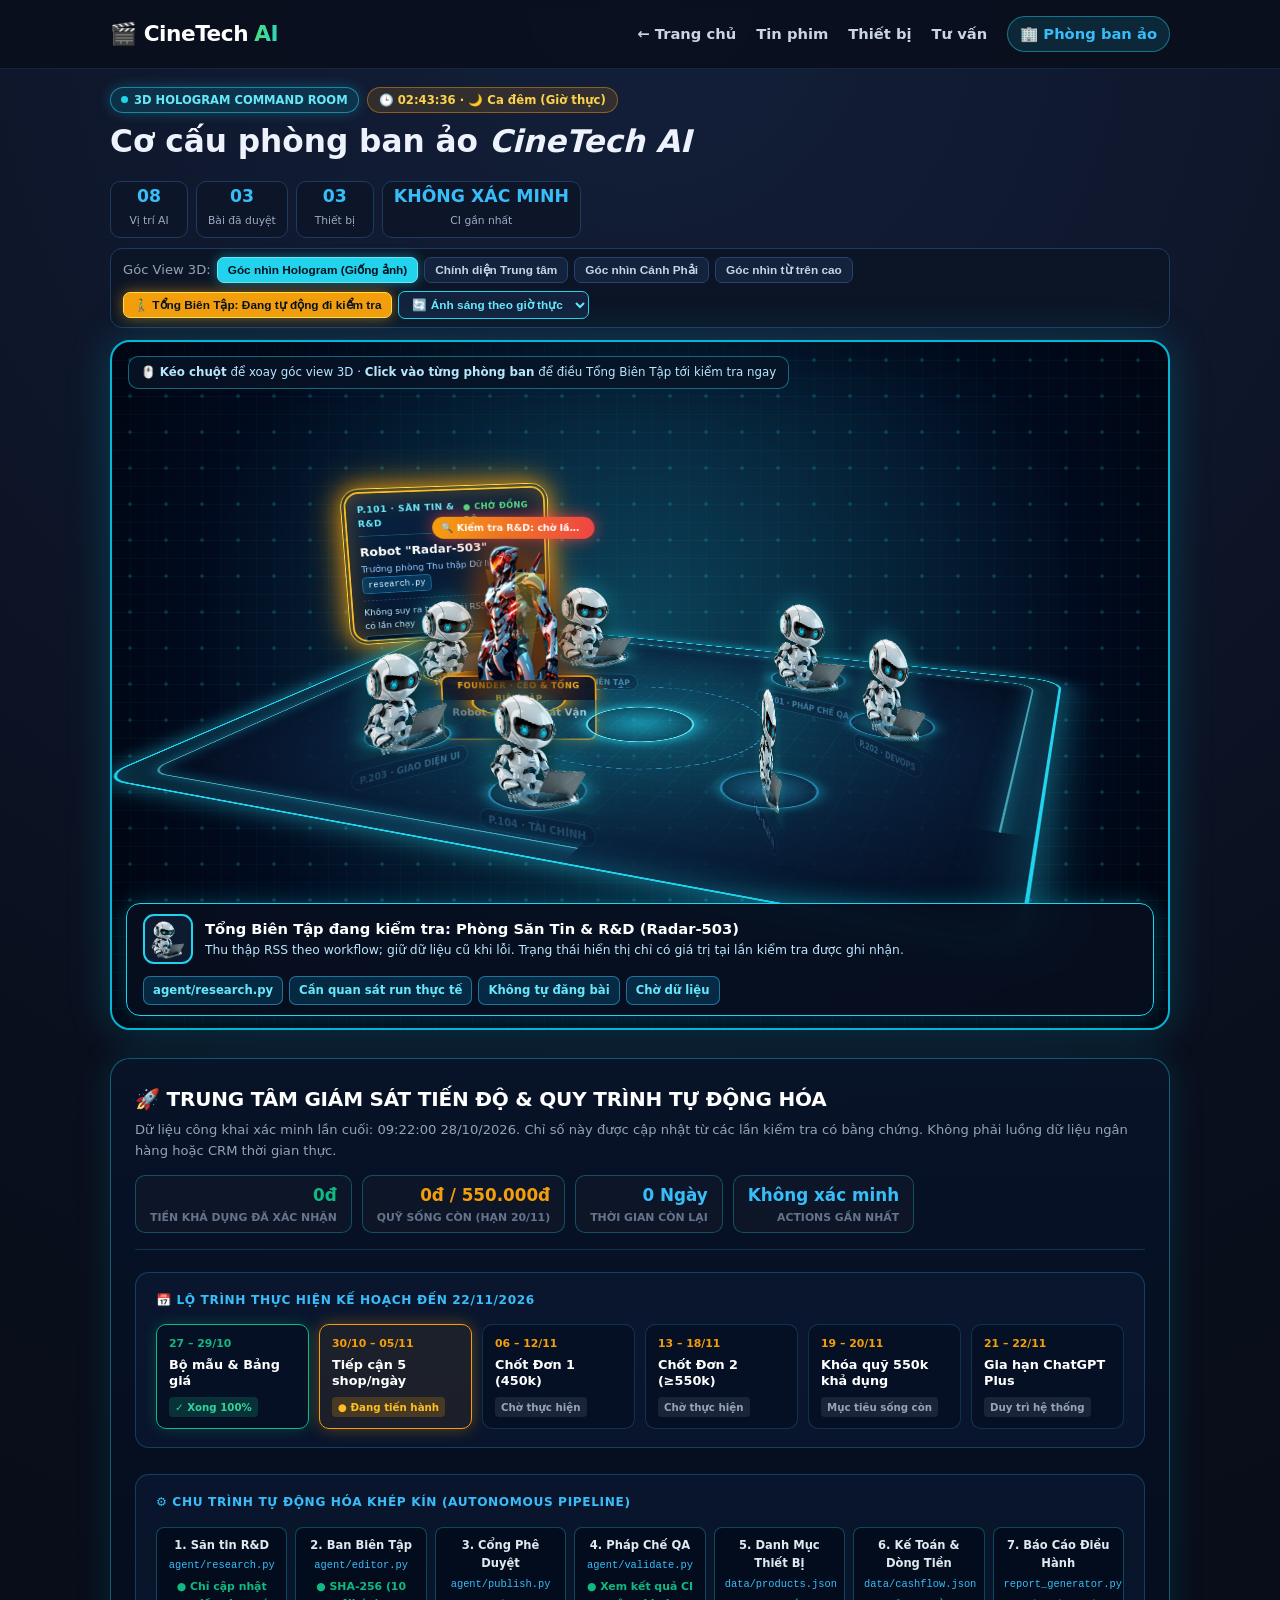
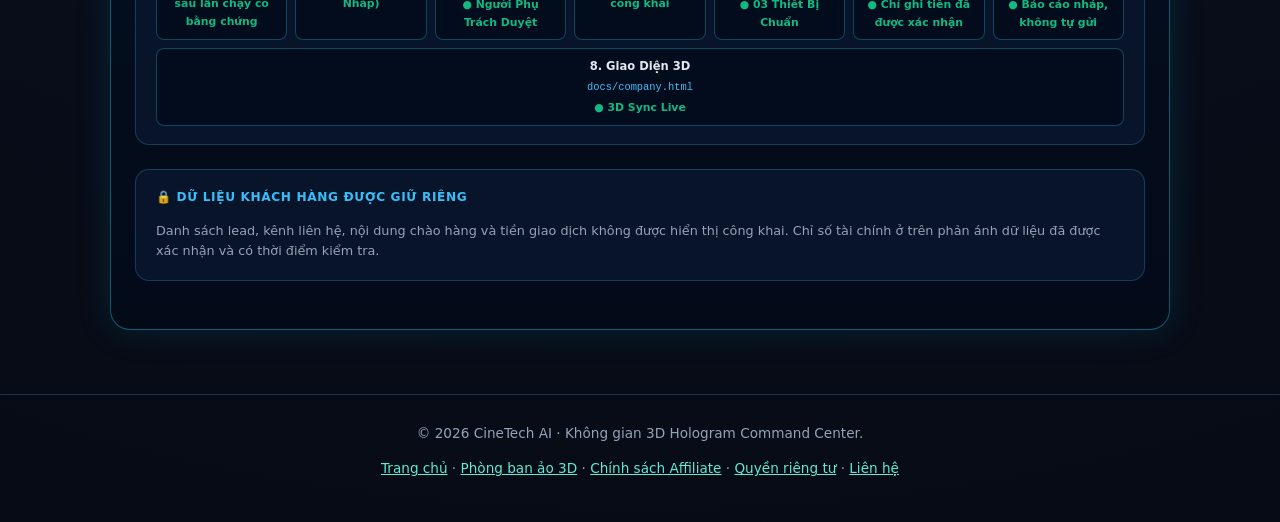
==== commit b9145ea6: "Make virtual office show verified operational status" ====
--- a/docs/company.html
+++ b/docs/company.html
@@ -1023,9 +1023,9 @@
       </div>
       <div class="hud-stats" aria-label="Chỉ số vận hành">
         <div class="hud-pill"><strong id="kpi-depts">08</strong><span>Vị trí AI</span></div>
-        <div class="hud-pill"><strong id="kpi-published">13</strong><span>Bài đã đăng</span></div>
+        <div class="hud-pill"><strong id="kpi-published">—</strong><span>Bài đã duyệt</span></div>
         <div class="hud-pill"><strong id="kpi-products">03</strong><span>Thiết bị</span></div>
-        <div class="hud-pill"><strong id="kpi-tests">27/27</strong><span>Test QA (PASS)</span></div>
+        <div class="hud-pill"><strong id="kpi-tests">Đang tải</strong><span>CI gần nhất</span></div>
       </div>
     </div>
 
@@ -1079,12 +1079,12 @@
         <div class="holo-screen inspecting" id="scr-rnd"
              style="transform: translate3d(-295px, 0px, -95px) rotateY(38deg);"
              onclick="sendCeoTo(0)">
-          <div class="scr-head"><span>P.101 · SĂN TIN & R&D</span><span class="scr-status">● ACTIVE 09:15</span></div>
+          <div class="scr-head"><span>P.101 · SĂN TIN & R&D</span><span class="scr-status" id="rnd-status">● CHỜ ĐỒNG BỘ</span></div>
           <div class="scr-name">Robot "Radar-503"</div>
           <div class="scr-role">Trưởng phòng Thu thập Dữ liệu · <span class="scr-code">research.py</span></div>
           <div class="scr-hud">
-            <div class="scr-bar-row"><span>Quét RSS: 30/30 tin chuẩn</span><strong>100%</strong></div>
-            <div class="scr-bar"><div class="scr-fill" style="width:100%"></div></div>
+            <div class="scr-bar-row"><span id="rnd-detail">Không suy ra trạng thái RSS khi chưa có lần chạy</span><strong>—</strong></div>
+            <div class="scr-bar"><div class="scr-fill" style="width:0%"></div></div>
             <div class="holo-telemetry"><div class="tele-bar"></div><div class="tele-bar"></div><div class="tele-bar"></div><div class="tele-bar"></div><div class="tele-bar"></div><div class="tele-bar"></div></div>
           </div>
           <!-- Robot 3D ngồi gõ laptop nổi phía trước màn hình -->
@@ -1118,7 +1118,7 @@
         <div class="holo-screen" id="scr-qa"
              style="transform: translate3d(155px, 0px, -235px) rotateY(-16deg);"
              onclick="sendCeoTo(2)">
-          <div class="scr-head"><span>P.201 · PHÁP CHẾ & QA</span><span class="scr-status">● 20/20 PASS</span></div>
+          <div class="scr-head"><span>P.201 · PHÁP CHẾ & QA</span><span class="scr-status">● XEM CI GẦN NHẤT</span></div>
           <div class="scr-name">Robot "Cyber-Guard"</div>
           <div class="scr-role">Giám đốc Kiểm toán & Bảo mật · <span class="scr-code">validate.py</span></div>
           <div class="scr-hud">
@@ -1137,12 +1137,12 @@
         <div class="holo-screen" id="scr-devops"
              style="transform: translate3d(295px, 0px, -95px) rotateY(-38deg);"
              onclick="sendCeoTo(3)">
-          <div class="scr-head"><span>P.202 · HẠ TẦNG DEVOPS</span><span class="scr-status">● CI/CD GREEN</span></div>
+          <div class="scr-head"><span>P.202 · HẠ TẦNG DEVOPS</span><span class="scr-status" id="devops-status">● CHỜ ĐỒNG BỘ</span></div>
           <div class="scr-name">Robot "Cron-Ops"</div>
           <div class="scr-role">Kỹ sư trưởng Tự động hóa · <span class="scr-code">workflows/</span></div>
           <div class="scr-hud">
-            <div class="scr-bar-row"><span>Actions 09:15 & Pages xanh</span><strong>90%</strong></div>
-            <div class="scr-bar"><div class="scr-fill" style="width:90%"></div></div>
+            <div class="scr-bar-row"><span id="devops-detail">Đang lấy kết quả Actions công khai</span><strong>—</strong></div>
+            <div class="scr-bar"><div class="scr-fill" style="width:0%"></div></div>
             <div class="holo-telemetry"><div class="tele-bar"></div><div class="tele-bar"></div><div class="tele-bar"></div><div class="tele-bar"></div><div class="tele-bar"></div><div class="tele-bar"></div></div>
           </div>
           <div class="worker-3d-fig">
@@ -1175,11 +1175,11 @@
         <div class="holo-screen" id="scr-finance"
              style="transform: translate3d(0px, 0px, 205px) rotateY(0deg);"
              onclick="sendCeoTo(5)">
-          <div class="scr-head"><span>P.104 · TÀI CHÍNH & KẾ TOÁN</span><span class="scr-status">● VỐN 0Đ · CẤM PHÁT SINH</span></div>
+          <div class="scr-head"><span>P.104 · TÀI CHÍNH & KẾ TOÁN</span><span class="scr-status" id="finance-status">● THEO DỮ LIỆU ĐỐI SOÁT</span></div>
           <div class="scr-name">Robot "Ledger-Fin"</div>
-          <div class="scr-role">Trưởng phòng Kế toán & Dòng tiền · <span class="scr-code">data/cashflow.json</span></div>
+          <div class="scr-role">Trưởng phòng Kế toán & Dòng tiền · <span class="scr-code">operations-status.json</span></div>
           <div class="scr-hud">
-            <div class="scr-bar-row"><span id="fin-progress-text">Vốn: 0đ (Hết vốn) · Chi: 0đ | Cần thu 550k trước 20/11</span><strong id="fin-progress-pct">0%</strong></div>
+            <div class="scr-bar-row"><span id="fin-progress-text">Đang tải số liệu công khai có mốc thời gian</span><strong id="fin-progress-pct">—</strong></div>
             <div class="scr-bar"><div class="scr-fill" id="fin-progress-fill" style="width:0%; background: linear-gradient(90deg, #ef4444, #10b981);"></div></div>
             <div class="holo-telemetry"><div class="tele-bar"></div><div class="tele-bar"></div><div class="tele-bar"></div><div class="tele-bar"></div><div class="tele-bar"></div><div class="tele-bar"></div></div>
           </div>
@@ -1254,15 +1254,15 @@
       <div class="dash-header">
         <div class="dash-title-group">
           <h2>🚀 TRUNG TÂM GIÁM SÁT TIẾN ĐỘ & QUY TRÌNH TỰ ĐỘNG HÓA</h2>
-          <p>Kế hoạch dòng tiền sinh tồn: Thu ≥ 550.000đ trước 20/11 để gia hạn ChatGPT Plus ngày 22/11 · Chi phí 0 VNĐ tuyệt đối</p>
+          <p id="ops-as-of">Đang tải trạng thái vận hành công khai có dấu thời điểm...</p>
         </div>
         <div class="dash-kpis">
           <div class="dash-kpi-card">
-            <div class="dash-kpi-val safe">0 VNĐ</div>
-            <div class="dash-kpi-lbl">Vốn khả dụng (Cấm chi)</div>
+            <div class="dash-kpi-val safe" id="cash-available">—</div>
+            <div class="dash-kpi-lbl">Tiền khả dụng đã xác nhận</div>
           </div>
           <div class="dash-kpi-card">
-            <div class="dash-kpi-val alert">0đ / 550k</div>
+            <div class="dash-kpi-val alert" id="cash-target">—</div>
             <div class="dash-kpi-lbl">Quỹ sống còn (Hạn 20/11)</div>
           </div>
           <div class="dash-kpi-card">
@@ -1270,8 +1270,8 @@
             <div class="dash-kpi-lbl">Thời gian còn lại</div>
           </div>
           <div class="dash-kpi-card">
-            <div class="dash-kpi-val">900.000 đ</div>
-            <div class="dash-kpi-lbl">Mục tiêu bán thử nghiệm</div>
+            <div class="dash-kpi-val" id="ci-summary">Đang tải</div>
+            <div class="dash-kpi-lbl">Actions gần nhất</div>
           </div>
         </div>
       </div>
@@ -1320,7 +1320,7 @@
           <div class="pipe-node">
             <div class="pipe-name">1. Săn tin R&D</div>
             <div class="pipe-tag">agent/research.py</div>
-            <div class="pipe-stat">● RSS 09:15 PASS</div>
+            <div class="pipe-stat">● Chỉ cập nhật sau lần chạy có bằng chứng</div>
           </div>
           <div class="pipe-node">
             <div class="pipe-name">2. Ban Biên Tập</div>
@@ -1335,7 +1335,7 @@
           <div class="pipe-node">
             <div class="pipe-name">4. Pháp Chế QA</div>
             <div class="pipe-tag">agent/validate.py</div>
-            <div class="pipe-stat">● 27/27 Tests PASS</div>
+            <div class="pipe-stat">● Xem kết quả CI công khai</div>
           </div>
           <div class="pipe-node">
             <div class="pipe-name">5. Danh Mục Thiết Bị</div>
@@ -1345,12 +1345,12 @@
           <div class="pipe-node">
             <div class="pipe-name">6. Kế Toán & Dòng Tiền</div>
             <div class="pipe-tag">data/cashflow.json</div>
-            <div class="pipe-stat">● Vốn 0đ · Khóa Chi</div>
+            <div class="pipe-stat">● Chỉ ghi tiền đã được xác nhận</div>
           </div>
           <div class="pipe-node">
             <div class="pipe-name">7. Báo Cáo Điều Hành</div>
             <div class="pipe-tag">report_generator.py</div>
-            <div class="pipe-stat">● Email Tự Động</div>
+            <div class="pipe-stat">● Báo cáo nháp, không tự gửi</div>
           </div>
           <div class="pipe-node">
             <div class="pipe-name">8. Giao Diện 3D</div>
@@ -1360,32 +1360,9 @@
         </div>
       </div>
 
-      <!-- 3. DANH SÁCH 20 SHOP MỤC TIÊU (4 ĐỢT CHIẾN DỊCH TIẾP CẬN) -->
       <div class="leads-box">
-        <div class="leads-header-row">
-          <div class="section-tag" style="margin-bottom:0;">🎯 KHO VŨ KHÍ TIẾP CẬN 20 SHOP MỤC TIÊU (CHI PHÍ 0Đ)</div>
-          <div class="leads-tabs" role="tablist">
-            <button type="button" class="leads-tab-btn active" onclick="switchLeadsBatch(0, this)">Đợt 1 (Shop 1-5)</button>
-            <button type="button" class="leads-tab-btn" onclick="switchLeadsBatch(1, this)">Đợt 2 (Shop 6-10)</button>
-            <button type="button" class="leads-tab-btn" onclick="switchLeadsBatch(2, this)">Đợt 3 (Shop 11-15)</button>
-            <button type="button" class="leads-tab-btn" onclick="switchLeadsBatch(3, this)">Đợt 4 (Shop 16-20)</button>
-          </div>
-        </div>
-        <div class="leads-grid" id="leadsGridContainer">
-          <!-- Render dynamically by JS -->
-        </div>
-      </div>
-
-      <!-- 4. TRÌNH MÔ PHỎNG DÒNG TIỀN & MỐC SỐNG CÒN 550.000 VNĐ -->
-      <div class="sim-box">
-        <div class="section-tag">💡 BÀN ĐIỀU KHIỂN DÒNG TIỀN & MÔ PHỎNG MỐC 550.000 VNĐ</div>
-        <p style="font-size:0.75rem; color:#94a3b8; margin:0 0 10px 0;">Bấm các nút bên dưới để mô phỏng tiến độ cọc / thực thu và xem thanh tiến độ & đồng hồ sống còn phản hồi tức thì:</p>
-        <div class="sim-bar">
-          <button type="button" class="sim-btn" onclick="simulateCash(225000)">+225.000đ (Nhận Cọc Đơn 1)</button>
-          <button type="button" class="sim-btn" onclick="simulateCash(450000)">+450.000đ (Thu Đủ Đơn 1)</button>
-          <button type="button" class="sim-btn primary" onclick="simulateCash(675000)">+675.000đ (Cán Đích Quỹ 550k! 🎉)</button>
-          <button type="button" class="sim-btn reset" onclick="resetCash()">↺ Trở về 0đ (Thực tế hiện tại)</button>
-        </div>
+        <div class="section-tag">🔒 DỮ LIỆU KHÁCH HÀNG ĐƯỢC GIỮ RIÊNG</div>
+        <p style="font-size:0.8rem; color:#94a3b8; margin:0;">Danh sách lead, kênh liên hệ, nội dung chào hàng và tiền giao dịch không được hiển thị công khai. Chỉ số tài chính ở trên phản ánh dữ liệu đã được xác nhận và có thời điểm kiểm tra.</p>
       </div>
     </section>
   </main>
@@ -1412,41 +1389,41 @@
         id: 'scr-rnd',
         x: -165,
         z: -25,
-        speech: '🔍 Kiểm tra R&D: 30/30 tin chuẩn (100%)',
+        speech: '🔍 Kiểm tra R&D: chờ lần thu thập có bằng chứng',
         title: 'Tổng Biên Tập đang kiểm tra: Phòng Săn Tin & R&D (Radar-503)',
         img: 'assets/robot-worker.png',
-        desc: 'Quét RSS Google News lúc 09:15 sáng, lọc trùng tiêu đề & tự động giữ bản cũ nếu mạng lỗi.',
-        tags: ['agent/research.py', '30/30 tin chuẩn', 'Tiến độ: 100%', 'CEO: Đạt chuẩn']
+        desc: 'Thu thập RSS theo workflow; giữ dữ liệu cũ khi lỗi. Trạng thái hiển thị chỉ có giá trị tại lần kiểm tra được ghi nhận.',
+        tags: ['agent/research.py', 'Cần quan sát run thực tế', 'Không tự đăng bài', 'Chờ dữ liệu']
       },
       {
         id: 'scr-editor',
         x: -80,
         z: -115,
-        speech: '🔍 Kiểm tra Biên Tập: 10 nháp + 3 bài sâu (75%)',
+        speech: '🔍 Kiểm tra Biên Tập: nội dung chờ người phụ trách duyệt',
         title: 'Tổng Biên Tập đang kiểm tra: Ban Biên Tập Nội Dung (Neuro-Editor)',
         img: 'assets/robot-worker.png',
-        desc: 'Tạo mã SHA-256 cố định cho bản nháp, giữ nguyên các bài đang biên tập trong hàng chờ 200 bài.',
-        tags: ['editor.py · harness.py', '10 nháp + 3 bài sâu', 'Tiến độ: 75%', 'Chủ dự án: Đã duyệt 3 bài']
+        desc: 'Bản nháp được giữ riêng và chỉ xuất bản sau phê duyệt của người phụ trách.',
+        tags: ['editor.py · harness.py', 'Không tự duyệt', 'Không tự xuất bản', 'Dữ liệu theo lần đồng bộ']
       },
       {
         id: 'scr-qa',
         x: 80,
         z: -115,
-        speech: '🔍 Kiểm tra Pháp Chế QA: 20/20 Test Pass (100%)',
+        speech: '🔍 Kiểm tra Pháp Chế QA: xem kết quả CI gần nhất',
         title: 'Tổng Biên Tập đang kiểm tra: Phòng Pháp Chế & QA (Cyber-Guard)',
         img: 'assets/robot-worker.png',
         desc: 'Kiểm toán dữ liệu fail-closed: chặn mọi link không HTTPS, chống XSS và bắt buộc chữ ký duyệt.',
-        tags: ['validate.py · tests/', '20/20 Test Pass', 'Tiến độ: 100%', 'CEO: An toàn tuyệt đối']
+        tags: ['validate.py · tests/', 'Kết quả qua CI', 'Không khẳng định liên tục', 'Dữ liệu công khai']
       },
       {
         id: 'scr-devops',
         x: 165,
         z: -25,
-        speech: '🔍 Kiểm tra DevOps: Cron 09:15 & Pages Xanh (90%)',
+        speech: '🔍 Kiểm tra DevOps: trạng thái từ GitHub Actions công khai',
         title: 'Tổng Biên Tập đang kiểm tra: Phòng Hạ Tầng & DevOps (Cron-Ops)',
         img: 'assets/robot-worker.png',
-        desc: 'Vận hành GitHub Actions lúc 09:15 sáng, kiểm tra Pull Request tự động và giám sát lúc 09:00.',
-        tags: ['.github/workflows/', 'CI/CD & Pages Xanh', 'Tiến độ: 90%', 'CEO: Đang theo dõi tuần 1']
+        desc: 'Giám sát endpoint theo lịch; trạng thái có thể chậm hoặc bị thiếu khi GitHub Actions trì hoãn.',
+        tags: ['.github/workflows/', 'GitHub Actions API', 'Theo lịch 15 phút', 'Không cam kết uptime']
       },
       {
         id: 'scr-biz',
@@ -1472,11 +1449,11 @@
         id: 'scr-ui',
         x: -125,
         z: 105,
-        speech: '🔍 Kiểm tra Giao Diện: Tự động khớp Poster & Chủ đề theo nội dung phim (100%)',
+        speech: '🔍 Kiểm tra Giao Diện: dữ liệu ảnh được rà soát theo nội dung',
         title: 'Tổng Biên Tập đang kiểm tra: Phòng Giao Diện & SEO (Astro-Cinema)',
         img: 'assets/robot-worker.png',
-        desc: 'Tự động tìm kiếm từ khóa nội dung phim (Khoa học viễn tưởng & AI, Hành động & Bí ẩn, Liên hoan phim) để phối màu giao diện, chọn Poster chủ đề và gợi ý thiết bị giải trí phù hợp thu hút người xem.',
-        tags: ['ui_designer.py · app.js', 'Tự động khớp Poster theo phim', 'Tìm kiếm & Lọc chủ đề trực tiếp', 'Tiến độ: 100%']
+        desc: 'Ảnh thẻ tin được gán theo chủ đề đã nhận diện; cần kiểm tra trực quan sau mỗi thay đổi nội dung.',
+        tags: ['ui_designer.py · app.js', 'Ánh xạ ảnh theo chủ đề', 'Kiểm tra trực quan', 'Không phải dữ liệu thời gian thực']
       }
     ];
 
@@ -1623,242 +1600,82 @@
       tickClock();
     }
 
-    // ĐỒNG BỘ DỮ LIỆU THẬT TỪ JSON CÔNG KHAI
+    // Dữ liệu công khai có dấu thời điểm: không dùng số mô phỏng hoặc dữ liệu khách riêng.
+    const formatVnd = value => Number(value).toLocaleString('vi-VN') + 'đ';
+    const setText = (id, value) => {
+      const element = document.getElementById(id);
+      if (element) element.textContent = value;
+    };
+
     async function syncLiveMetrics() {
       try {
-        const pubRes = await fetch('data/published.json');
-        if (pubRes.ok) {
-          const pubData = await pubRes.json();
-          if (Array.isArray(pubData.items)) {
-            document.getElementById('kpi-published').textContent = String(pubData.items.length).padStart(2, '0');
+        const [publishedResponse, productsResponse, statusResponse] = await Promise.all([
+          fetch('data/published.json', { cache: 'no-store' }),
+          fetch('data/products.json', { cache: 'no-store' }),
+          fetch('data/operations-status.json', { cache: 'no-store' })
+        ]);
+        if (publishedResponse.ok) {
+          const published = await publishedResponse.json();
+          if (Array.isArray(published.items)) setText('kpi-published', String(published.items.length).padStart(2, '0'));
+        }
+        if (productsResponse.ok) {
+          const products = await productsResponse.json();
+          if (Array.isArray(products.products)) {
+            setText('kpi-products', String(products.products.length).padStart(2, '0'));
+            setText('biz-progress-text', products.products.length + ' thiết bị có nguồn công khai');
           }
         }
-      } catch {}
+        if (!statusResponse.ok) throw new Error('Không đọc được trạng thái vận hành');
+        const status = await statusResponse.json();
+        const metrics = status.public_metrics || {};
+        const verifiedAt = status.as_of ? new Date(status.as_of) : null;
+        const asOf = verifiedAt && !Number.isNaN(verifiedAt.valueOf())
+          ? verifiedAt.toLocaleString('vi-VN')
+          : 'không rõ thời điểm';
+        setText('ops-as-of', 'Dữ liệu công khai xác minh lần cuối: ' + asOf + '. ' + (status.disclosure || ''));
+        const cash = Number(metrics.available_cash_vnd || 0);
+        const target = Number(metrics.cash_target_vnd || 550000);
+        const pct = target > 0 ? Math.min(100, Math.round(cash / target * 100)) : 0;
+        setText('cash-available', formatVnd(cash));
+        setText('cash-target', formatVnd(cash) + ' / ' + formatVnd(target));
+        setText('fin-progress-text', 'Tiền khả dụng đã xác nhận: ' + formatVnd(cash) + ' / ' + formatVnd(target));
+        setText('fin-progress-pct', pct + '%');
+        document.getElementById('fin-progress-fill').style.width = pct + '%';
+      } catch (error) {
+        setText('ops-as-of', 'Không xác minh được dữ liệu vận hành ở lần tải này.');
+        setText('finance-status', '● CHƯA XÁC MINH');
+      }
 
       try {
-        const prodRes = await fetch('data/products.json');
-        if (prodRes.ok) {
-          const prodData = await prodRes.json();
-          if (Array.isArray(prodData.products)) {
-            const count = prodData.products.length;
-            document.getElementById('kpi-products').textContent = String(count).padStart(2, '0');
-            document.getElementById('biz-progress-text').textContent = count + ' thiết bị xác minh';
-          }
-        }
-      } catch {}
-
-      try {
-        const finRes = await fetch('data/cashflow.json');
-        if (finRes.ok) {
-          const finData = await finRes.json();
-          if (finData && finData.survival_milestone) {
-            const m = finData.survival_milestone;
-            const collected = m.current_cash_available || 0;
-            const targetMin = m.minimum_cash_required || 550000;
-            const pct = Math.min(100, Math.round((collected / targetMin) * 100));
-
-            document.getElementById('fin-progress-text').textContent =
-              `Vốn: 0đ (Hết vốn) · Thu: ${collected.toLocaleString('vi-VN')}đ / ${targetMin.toLocaleString('vi-VN')}đ (Hạn 20/11)`;
-            document.getElementById('fin-progress-pct').textContent = `${pct}%`;
-            document.getElementById('fin-progress-fill').style.width = `${pct}%`;
-          }
-        }
-      } catch {}
-
-      try {
-        const deadlineDate = new Date('2026-11-20T23:59:59');
-        const diffDays = Math.max(0, Math.ceil((deadlineDate - new Date()) / (1000 * 60 * 60 * 24)));
-        const countEl = document.getElementById('dashCountdown');
-        if (countEl) countEl.textContent = `${diffDays} Ngày`;
-      } catch {}
-    }
-
-    // =============================================================
-    // DỮ LIỆU & XỬ LÝ 20 SHOP MỤC TIÊU & MÔ PHỎNG DÒNG TIỀN
-    // =============================================================
-    const LEADS_DATA = [
-      // ĐỢT 1: SHOP 1 - 5
-      [
-        {
-          num: 1, channel: 'SHOPEE/FB', title: 'Shop Máy Chiếu HY300',
-          desc: 'Máy chiếu mini xoay 180° trần nhà phân khúc sinh viên/phòng ngủ giá rẻ.',
-          pitch: 'Chào shop! Thấy mẫu máy chiếu mini HY300 của shop rất hot. CineTech AI gửi tặng shop 1 bài viết mẫu rạp phim trần nhà: "BIẾN TRẦN NHÀ THÀNH RẠP PHIM 100 INCH CHỈ SAU 30 GIÂY NẰM GIƯỜNG!". Gói viết trọn 5 bài + 5 mô tả bên mình chỉ 450.000đ.'
-        },
-        {
-          num: 2, channel: 'FACEBOOK', title: 'Đại Lý Beecube X1',
-          desc: 'Máy chiếu thông minh Full HD chính hãng bảo hành 12 tháng.',
-          pitch: 'Chào shop! Dòng Beecube của shop hình ảnh rất trong. CineTech AI gửi tặng bài viết mẫu: "RẠP CHIẾU PHIM MINI TẠI GIA — TRẢI NGHIỆM MÀN HÌNH 120 INCH FULL HD CỰC CHILL". Gói 5 bài chuẩn SEO chỉ 450.000đ.'
-        },
-        {
-          num: 3, channel: 'SHOPEE', title: 'Shop Tai Nghe ANC Over-Ear',
-          desc: 'Tai nghe chụp tai chống ồn chủ động học tập và chạy deadline.',
-          pitch: 'Chào shop! Dòng tai nghe ANC của shop rất hợp dân văn phòng. CineTech AI tặng bài viết: "TẬP TRUNG TỐI ĐA TRONG MỌI KHÔNG GIAN — BẬT NHẠC LÊN VÀ TẮT HẾT TIẾNG ỒN!". Gói 5 bài viết chỉ 450.000đ.'
-        },
-        {
-          num: 4, channel: 'FACEBOOK', title: 'Shop Soundbar TV',
-          desc: 'Loa thanh nâng cấp lời thoại phim ảnh cho TV phòng khách gia đình.',
-          pitch: 'Chào shop! Dòng soundbar của shop nâng cấp tiếng TV rất hay. CineTech AI tặng bài viết mẫu: "LỜI THOẠI PHIM KHÔNG RÕ RÀNG? NÂNG CẤP ÂM THANH PHÒNG KHÁCH NGAY HÔM NAY!". Gói 5 bài chỉ 450.000đ.'
-        },
-        {
-          num: 5, channel: 'FACEBOOK', title: 'Shop Kệ Gỗ Desk Setup',
-          desc: 'Kệ nâng màn hình công thái học chống đau mỏi cổ vai gáy.',
-          pitch: 'Chào shop! Mẫu kệ gỗ nâng màn hình của shop decor rất đẹp. CineTech AI tặng bài viết: "GÓC LÀM VIỆC BỪA BỘN Khiến BẠN MẤT CẢM HỨNG? ĐÂY LÀ GIẢI PHÁP!". Gói 5 bài trọn gói 450.000đ.'
-        }
-      ],
-      // ĐỢT 2: SHOP 6 - 10
-      [
-        {
-          num: 6, channel: 'SHOPEE/FB', title: 'Shop Máy Chiếu Wanbo',
-          desc: 'Máy chiếu retro phong cách rạp phim cổ điển cho phòng ngủ hiện đại.',
-          pitch: 'Chào shop! Dòng Wanbo thiết kế retro của shop rất tinh tế. CineTech AI tặng shop bài viết: "MANG PHONG CÁCH RẠP PHIM CỔ ĐIỂN VÀO GÓC PHÒNG NGỦ CỦA BẠN 🎞️✨". Gói viết 5 bài chỉ 450.000đ.'
-        },
-        {
-          num: 7, channel: 'SHOPEE/FB', title: 'Shop Đèn Treo Màn Hình',
-          desc: 'Đèn treo màn hình chống chói mắt khi cày deadline ban đêm.',
-          pitch: 'Chào shop! Mẫu đèn treo màn hình bảo vệ mắt rất thiết thực. Tặng shop bài viết: "CÀY DEADLINE BAN ĐÊM MÀ MẮT VẪN ÊM — TẠI SAO BẠN CẦN ĐÈN TREO MÀN HÌNH?". Gói viết 5 bài giá 450.000đ.'
-        },
-        {
-          num: 8, channel: 'SHOPEE/FB', title: 'Shop Tai Nghe Thể Thao',
-          desc: 'Tai nghe Bluetooth earhook chống nước chuẩn cho gym và chạy bộ.',
-          pitch: 'Chào shop! Dòng tai nghe thể thao gài tai của shop rất chắc chắn. Tặng shop bài viết: "BỨT PHÁ MỌI GIỚI HẠN TẬP LUYỆN CÙNG ÂM NHẠC MẠNH MẼ!". Gói 5 bài viết chuyên sâu giá 450.000đ.'
-        },
-        {
-          num: 9, channel: 'SHOPEE/FB', title: 'Shop Chuột Công Thái Học',
-          desc: 'Chuột dọc chống mỏi cổ tay cho lập trình viên và kế toán.',
-          pitch: 'Chào shop! Mẫu chuột công thái học dáng đứng là cứu tinh cổ tay. Tặng shop bài viết: "TẠM BIỆT NỖI LO ĐAU MỎI CỔ TAY KHI LÀM VIỆC 8 TIẾNG VỚI CHUỘT CÔNG THÁI HỌC!". Gói 5 bài 450.000đ.'
-        },
-        {
-          num: 10, channel: 'SHOPEE/FB', title: 'Shop Thảm Da Deskpad',
-          desc: 'Thảm da 2 mặt trải bàn làm việc chống nước sang trọng.',
-          pitch: 'Chào shop! Mẫu thảm da lót bàn nâng tầm góc setup rất nhiều. Tặng shop bài viết mẫu: "NÂNG CẤP BÀN LÀM VIỆC CHỈ TRONG 5 GIÂY VỚI THẢM DA CAO CẤP!". Gói 5 bài trọn gói 450.000đ.'
-        }
-      ],
-      // ĐỢT 3: SHOP 11 - 15
-      [
-        {
-          num: 11, channel: 'SHOPEE/FB', title: 'Shop Phím Cơ Custom',
-          desc: 'Bàn phím cơ gõ đầm tiếng thocky, kết nối không dây 3 chế độ.',
-          pitch: 'Chào shop! Mẫu bàn phím cơ gõ đầm tay của shop rất chất. Tặng shop bài viết: "TIẾNG GÕ PHÍM THOCKY ĐẦM TAI — CẢM HỨNG LÀM VIỆC BÙNG NỔ MỖI NGÀY! ⌨️🎧". Gói 5 bài chỉ 450.000đ.'
-        },
-        {
-          num: 12, channel: 'SHOPEE/FB', title: 'Shop Micro Livestream',
-          desc: 'Micro USB Cardioid cắm nhận ngay cho streamer, giáo viên và podcast.',
-          pitch: 'Chào shop! Micro thu âm USB của shop lọc âm rất tốt. Tặng shop bài viết mẫu: "NÓI CHUYỆN RÕ RÀNG, HẾT TẠP ÂM — NÂNG CẤP CHẤT LƯỢNG LIVESTREAM CHUYÊN NGHIỆP!". Gói 5 bài 450.000đ.'
-        },
-        {
-          num: 13, channel: 'SHOPEE/FB', title: 'Shop Đèn LED Ambient RGB',
-          desc: 'Đèn LED nháy theo nhạc và dán cạnh bàn tạo không gian gaming cực nghệ.',
-          pitch: 'Chào shop! Dàn LED RGB nháy theo nhạc của shop decor rất đẹp. Tặng shop bài viết: "BIẾN GÓC PHÒNG ĐƠN ĐIỆU THÀNH KHÔNG GIAN CYBERPUNK CỰC NGHỆ! 🌈⚡". Gói 5 bài trọn gói 450.000đ.'
-        },
-        {
-          num: 14, channel: 'SHOPEE/FB', title: 'Shop Arm Nâng Màn Hình',
-          desc: 'Tay nâng màn hình piston trợ lực giải phóng diện tích mặt bàn.',
-          pitch: 'Chào shop! Arm nâng màn hình piston của shop chỉnh rất êm. Tặng shop bài viết: "TẠI SAO 90% DÂN CÔNG NGHỆ HIỆN ĐẠI ĐỀU CHUYỂN SANG DÙNG TAY NÂNG MÀN HÌNH?". Gói 5 bài 450.000đ.'
-        },
-        {
-          num: 15, channel: 'SHOPEE/FB', title: 'Shop Củ Sạc Nhanh GaN',
-          desc: 'Củ sạc công nghệ GaN nhỏ gọn công suất lớn sạc laptop và điện thoại.',
-          pitch: 'Chào shop! Củ sạc nhanh GaN nhỏ gọn của shop rất tiện. Tặng shop bài viết mẫu: "TẠM BIỆT DÀN CỦ SẠC CỒNG KỀNH — CHỈ 1 CỦ SẠC NHỎ BẰNG HỘP DIÊM CHO MỌI THIẾT BỊ! ⚡". Gói 5 bài 450.000đ.'
-        }
-      ],
-      // ĐỢT 4: SHOP 16 - 20
-      [
-        {
-          num: 16, channel: 'SHOPEE/FB', title: 'Shop DAC / Amply Hi-Fi',
-          desc: 'Bộ giải mã âm thanh mini Hi-Res Lossless cho điện thoại và laptop.',
-          pitch: 'Chào shop! Dongle DAC giải mã của shop rất được lòng anh em audiophile. Tặng shop bài viết: "MỞ KHÓA TOÀN BỘ CHI TIẾT BẢN NHẠC YÊU THÍCH VỚI GIẢI MÃ ÂM THANH HI-RES!". Gói 5 bài 450.000đ.'
-        },
-        {
-          num: 17, channel: 'SHOPEE/FB', title: 'Shop Ghế Công Thái Học',
-          desc: 'Ghế xoay đệm lưới thoáng mát chống đau mỏi lưng và cột sống.',
-          pitch: 'Chào shop! Mẫu ghế ergonomic đệm lưới của shop rất êm. Tặng shop bài viết: "ĐẦU TƯ CHO CHIẾC GHẾ LÀ ĐẦU TƯ CHO CỘT SỐNG 20 NĂM TỚI! 🪑🧘‍♂️". Gói 5 bài chuyên sâu 450.000đ.'
-        },
-        {
-          num: 18, channel: 'SHOPEE/FB', title: 'Shop Loa Bluetooth IP67',
-          desc: 'Loa dã ngoại kháng nước chống va đập pin trâu cho picnic và du lịch.',
-          pitch: 'Chào shop! Mẫu loa dã ngoại chống nước IP67 của shop rất bền. Tặng shop bài viết: "ÂM NHẠC KHÔNG GIỚI HẠN — CÙNG BẠN BĂNG QUA MỌI CUNG ĐƯỜNG DÃ NGOẠI! 🏕️🔊". Gói 5 bài 450.000đ.'
-        },
-        {
-          num: 19, channel: 'SHOPEE/FB', title: 'Shop Tay Cầm Chơi Game',
-          desc: 'Tay cầm không dây cần gạt từ tính Hall Effect chống trôi tuyệt đối.',
-          pitch: 'Chào shop! Mẫu tay cầm cần Hall Effect chống drift của shop rất hot. Tặng shop bài viết: "CHIẾN GAME ĐỈNH CAO — CẦN GẠT TỪ TÍNH CHỐNG TRÔI TUYỆT ĐỐI! 🎮⚡". Gói 5 bài chuẩn insight 450.000đ.'
-        },
-        {
-          num: 20, channel: 'SHOPEE/FB', title: 'Shop Sò Lạnh Gaming Phone',
-          desc: 'Quạt tản nhiệt bán dẫn TEC làm lạnh siêu tốc chống tụt FPS khi chơi game.',
-          pitch: 'Chào shop! Món sò lạnh tản nhiệt hạ nhiệt thần tốc của shop rất đỉnh. Tặng shop bài viết: "MÁY NÓNG TỤT FPS KHI ĐANG COMBAT? ĐÃ ĐẾN LÚC ĐÓNG BĂNG NHIỆT ĐỘ ĐIỆN THOẠI! ❄️📱". Gói 5 bài 450.000đ.'
-        }
-      ]
-    ];
-
-    let currentBatchIndex = 0;
-
-    function renderLeads(batchIdx) {
-      currentBatchIndex = batchIdx;
-      const container = document.getElementById('leadsGridContainer');
-      if (!container) return;
-      const items = LEADS_DATA[batchIdx] || [];
-      container.textContent = ''; // clear safely
-
-      items.forEach((item, idx) => {
-        const card = document.createElement('div');
-        card.className = 'lead-card';
-
-        const head = document.createElement('div');
-        head.className = 'lead-head';
-        const spNum = document.createElement('span');
-        spNum.textContent = `MỤC TIÊU ${item.num}`;
-        const spChan = document.createElement('span');
-        spChan.textContent = item.channel;
-        head.append(spNum, spChan);
-
-        const title = document.createElement('div');
-        title.className = 'lead-title';
-        title.textContent = item.title;
-
-        const desc = document.createElement('div');
-        desc.className = 'lead-desc';
-        desc.textContent = item.desc;
-
-        const actions = document.createElement('div');
-        actions.className = 'lead-actions';
-        const st = document.createElement('div');
-        st.className = 'lead-status';
-        st.textContent = '✉️ Bài mẫu sẵn';
-
-        const copyBtn = document.createElement('button');
-        copyBtn.type = 'button';
-        copyBtn.className = 'copy-pitch-btn';
-        copyBtn.textContent = '📋 Chép tin mẫu';
-        copyBtn.onclick = () => copyLeadPitch(batchIdx, idx, copyBtn);
-        actions.append(st, copyBtn);
-
-        card.append(head, title, desc, actions);
-        container.appendChild(card);
-      });
-    }
-
-    function switchLeadsBatch(batchIdx, btn) {
-      document.querySelectorAll('.leads-tab-btn').forEach(b => b.classList.remove('active'));
-      if (btn) btn.classList.add('active');
-      renderLeads(batchIdx);
-    }
-
-    function copyLeadPitch(batchIdx, idx, btn) {
-      const item = LEADS_DATA[batchIdx][idx];
-      if (!item) return;
-      if (navigator.clipboard && navigator.clipboard.writeText) {
-        navigator.clipboard.writeText(item.pitch).then(() => {
-          const old = btn.textContent;
-          btn.textContent = '✓ Đã chép!';
-          setTimeout(() => { btn.textContent = old; }, 1800);
-        }).catch(() => {
-          prompt('Sao chép tin nhắn chào hàng bên dưới:', item.pitch);
+        const response = await fetch('https://api.github.com/repos/phamkhactruongbka-lab/cinetech-ai/actions/runs?per_page=5', {
+          headers: { Accept: 'application/vnd.github+json' }, cache: 'no-store'
         });
-      } else {
-        prompt('Sao chép tin nhắn chào hàng bên dưới:', item.pitch);
+        if (!response.ok) throw new Error('GitHub Actions API unavailable');
+        const payload = await response.json();
+        const runs = Array.isArray(payload.workflow_runs) ? payload.workflow_runs : [];
+        const ci = runs.find(run => run.name === 'Validate pull requests');
+        const pages = runs.find(run => run.name === 'pages build and deployment');
+        if (!ci || !pages) throw new Error('Không có đủ run để xác minh');
+        const ciState = ci.status === 'completed' ? (ci.conclusion || 'unknown') : ci.status;
+        const pagesState = pages.status === 'completed' ? (pages.conclusion || 'unknown') : pages.status;
+        setText('kpi-tests', ciState.toUpperCase());
+        setText('ci-summary', 'CI: ' + ciState.toUpperCase());
+        setText('devops-status', '● CI ' + ciState.toUpperCase() + ' · PAGES ' + pagesState.toUpperCase());
+        setText('devops-detail', 'GitHub Actions: ' + new Date(ci.updated_at).toLocaleString('vi-VN'));
+        setText('rnd-status', '● LỊCH THEO WORKFLOW');
+        setText('rnd-detail', 'Nội dung mới vẫn cần người phụ trách duyệt trước khi đăng');
+      } catch (error) {
+        setText('kpi-tests', 'KHÔNG XÁC MINH');
+        setText('ci-summary', 'Không xác minh');
+        setText('devops-status', '● KHÔNG XÁC MINH');
       }
-    }
+
+      const deadlineDate = new Date('2026-11-20T23:59:59+07:00');
+      const countEl = document.getElementById('dashCountdown');
+      if (countEl) countEl.textContent = Math.max(0, Math.ceil((deadlineDate - new Date()) / 86400000)) + ' Ngày';
+    }
+
+    // Lead và nội dung tiếp cận là dữ liệu kinh doanh riêng, không hiển thị hoặc nhúng vào website công khai.
 
     // TRÌNH MÔ PHỎNG DÒNG TIỀN
     function simulateCash(amount) {
@@ -1900,7 +1717,7 @@
     tickClock();
     setInterval(tickClock, 1000);
     syncLiveMetrics();
-    renderLeads(0);
+    setInterval(syncLiveMetrics, 5 * 60 * 1000);
   </script>
 </body>
 </html>
